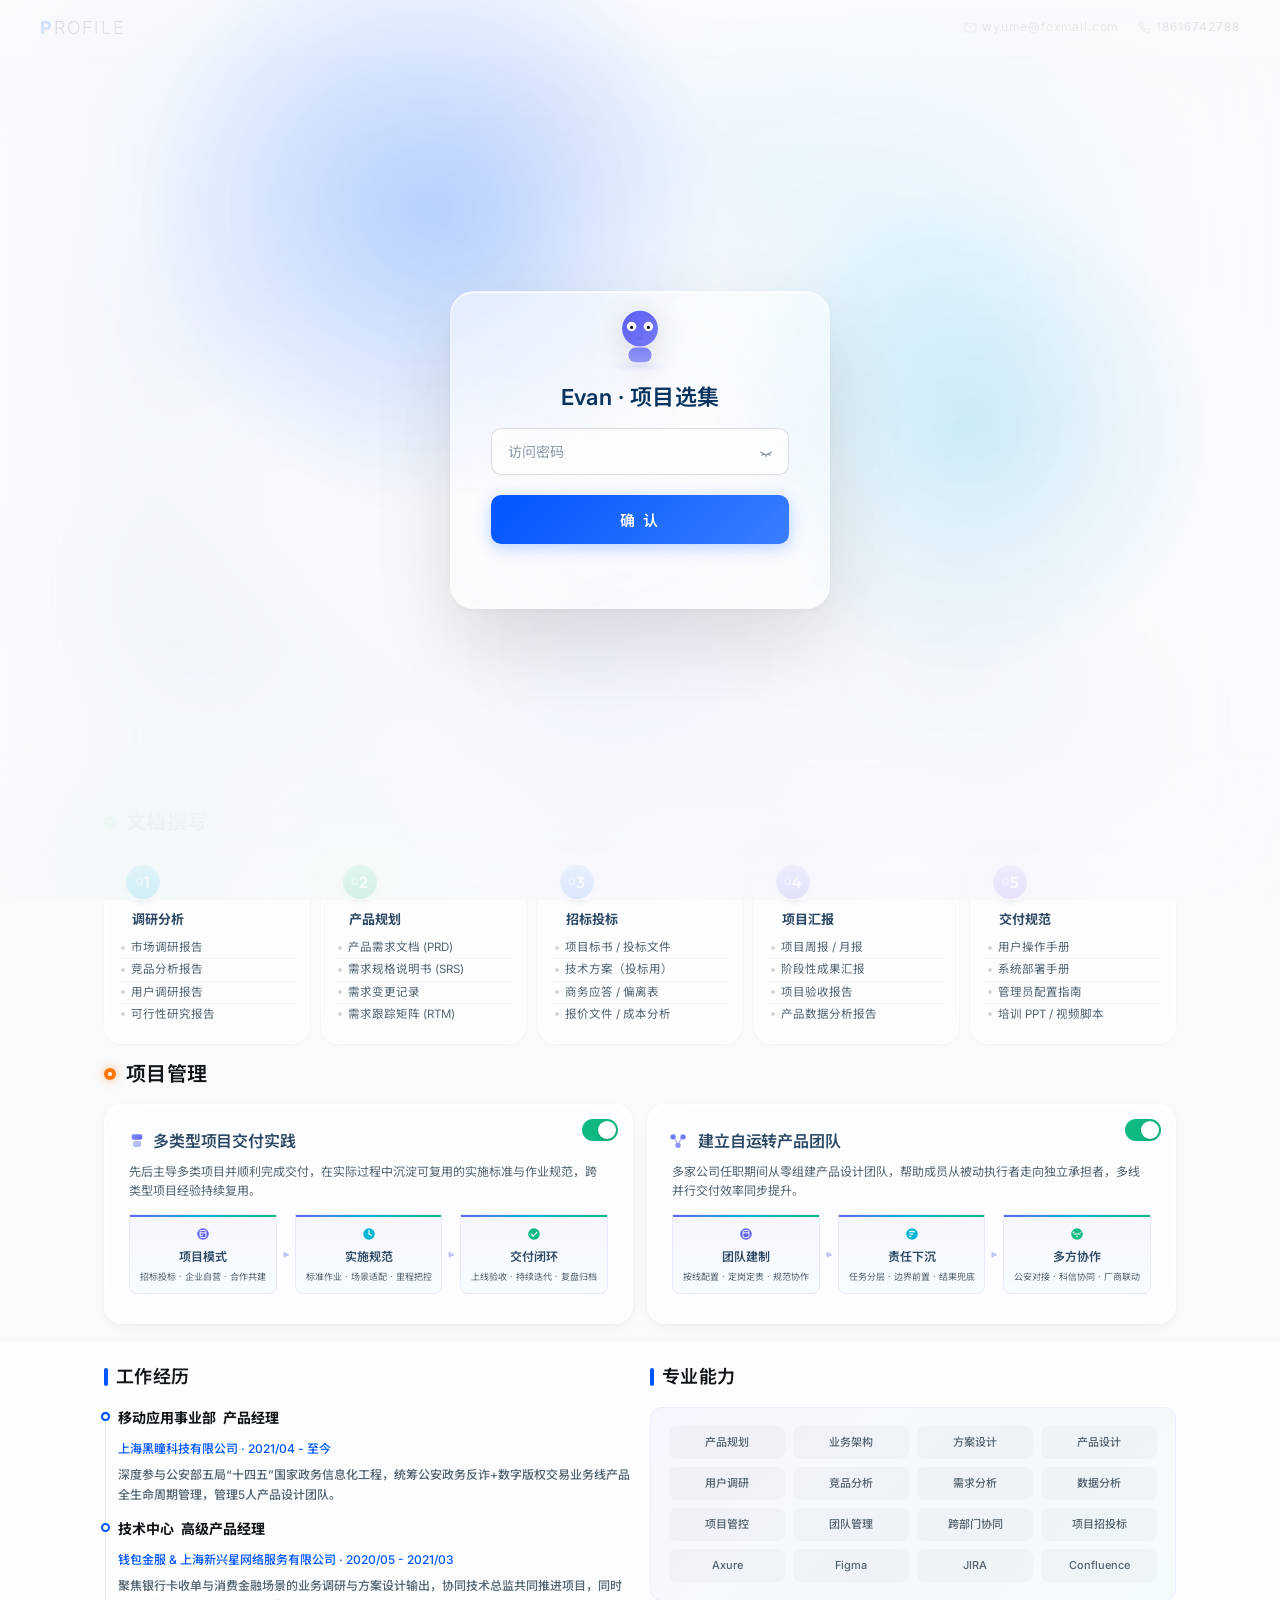
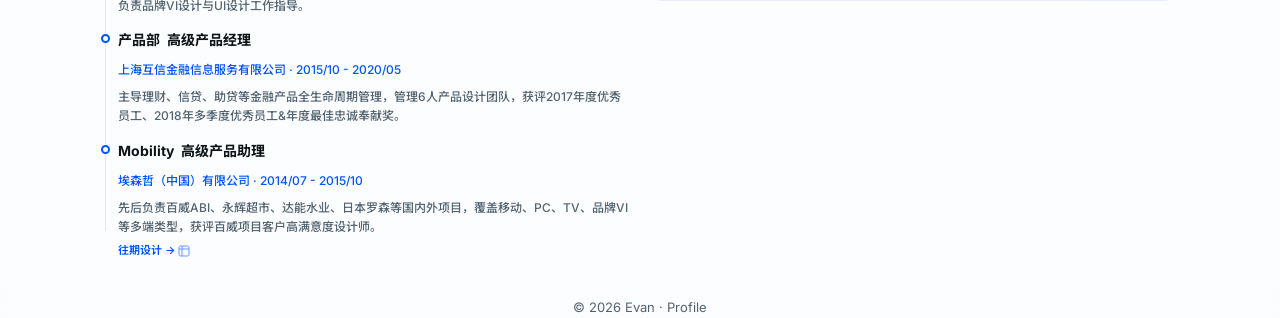
==== index.html @ 76734cc0 "美的 logo 去白底改透明 PNG；标题改为「美的 M-Box」" ====
﻿<!DOCTYPE html>
<html lang="zh-CN">
<head>
  <meta charset="UTF-8">
  <meta name="viewport" content="width=1024">
  <meta property="og:title" content="Evan · 项目选集">
  <meta property="og:type" content="website">
  <meta property="og:url" content="https://evan-portfolio.pages.dev">
  <meta property="og:locale" content="zh_CN">
  <meta name="twitter:card" content="summary">
  <meta name="twitter:title" content="Evan · 产品经理项目选集">
  <meta name="author" content="Evan">
  <meta name="theme-color" content="#4F46E5">
  <meta name="robots" content="index, follow">
  <link rel="canonical" href="https://evan-portfolio.pages.dev">
  <link rel="icon" href="data:image/svg+xml,<svg xmlns='http://www.w3.org/2000/svg' viewBox='0 0 32 32'><defs><linearGradient id='g' x1='0%25' y1='0%25' x2='100%25' y2='100%25'><stop offset='0%25' stop-color='%234F46E5'/><stop offset='100%25' stop-color='%233B82F6'/></linearGradient></defs><rect width='32' height='32' rx='7' fill='url(%23g)'/><text x='16' y='23' text-anchor='middle' font-family='Inter,sans-serif' font-size='20' font-weight='800' fill='%23fff'>P</text></svg>">
  <title>Evan · 项目选集</title>
  <link rel="preconnect" href="https://fonts.googleapis.com">
  <link rel="preconnect" href="https://fonts.gstatic.com" crossorigin>
  <link href="https://fonts.googleapis.com/css2?family=Inter:wght@300;400;500;600;700;800&family=Noto+Sans+SC:wght@300;400;500;600;700;800&family=Outfit:wght@500;600;700&display=swap" rel="stylesheet">
  <link rel="stylesheet" href="style.css?t=20260901r">

  <!-- JSON-LD Structured Data -->
  <script type="application/ld+json">
  {
    "@context": "https://schema.org",
    "@type": "Person",
    "name": "Evan · 周雨豪",
    "givenName": "雨豪",
    "familyName": "周",
    "jobTitle": "高级产品经理",
    "email": "wyume@foxmail.com",
    "telephone": "18616742788",
    "knowsAbout": ["产品规划", "业务架构", "方案设计", "用户调研", "竞品分析", "项目管控", "团队管理", "互联网金融", "政务反诈", "区块链数字资产"],
    "worksFor": {
      "@type": "Organization",
      "name": "上海黑瞳科技有限公司"
    },
    "workLocation": {
      "@type": "Place",
      "address": {
        "@type": "PostalAddress",
        "addressLocality": "上海",
        "addressCountry": "CN"
      }
    }
  }
  </script>
  <script type="application/ld+json">
  {
    "@context": "https://schema.org",
    "@type": "WebSite",
    "name": "Evan · 项目选集",
    "url": "https://evan-portfolio.pages.dev",
    "inLanguage": "zh-CN"
  }
  </script>

</head>
<body>

<!-- ====== 访问密码门 ====== -->
<div id="auth-gate">
  <div class="auth-bg-glow"></div>
  <div class="auth-card">
    <div class="auth-icon" id="authIcon">
      <svg class="auth-fig-svg" viewBox="0 -14 48 74">
        <defs>
          <linearGradient id="fgHead" x1="0" y1="0" x2="1" y2="1">
            <stop offset="0%" stop-color="#5B5EF4"/>
            <stop offset="100%" stop-color="#7879F8"/>
          </linearGradient>
          <linearGradient id="fgBody" x1="0" y1="0" x2="0" y2="1">
            <stop offset="0%" stop-color="#7C7FF6"/>
            <stop offset="100%" stop-color="#9396F8"/>
          </linearGradient>
          <linearGradient id="shadeGrad" x1="0" y1="0" x2="0" y2="1">
            <stop offset="0%" stop-color="#1e1b4b"/>
            <stop offset="100%" stop-color="#312e81"/>
          </linearGradient>
        </defs>
        <!-- 身体 -->
        <rect x="13" y="34" width="22" height="14" rx="7" fill="url(#fgBody)"/>
        <!-- 头部组 -->
        <g id="figHead" style="transform-origin:24px 24px">
          <!-- 头部 -->
          <circle cx="24" cy="16" r="17" fill="url(#fgHead)"/>
          <!-- 左眼组 -->
          <g class="fig-eye-group">
            <circle class="fig-eye-l" cx="16" cy="14" r="4.5" fill="#fff"/>
            <circle class="fig-eye-pupil-l" cx="16" cy="14" r="1.6" fill="#1a1a2e"/>
          </g>
          <!-- 右眼组 -->
          <g class="fig-eye-group">
            <circle class="fig-eye-r" cx="32" cy="14" r="4.5" fill="#fff"/>
            <circle class="fig-eye-pupil-r" cx="32" cy="14" r="1.6" fill="#1a1a2e"/>
          </g>
          <!-- 微笑 -->
          <path d="M22 25 Q24 26.5 26 25" fill="none" stroke="rgba(0,0,0,.12)" stroke-width="0.9" stroke-linecap="round"/>
          <!-- 墨镜 -->
          <g class="fig-shades" opacity="0">
            <rect x="7" y="9" width="15" height="12" rx="5" fill="#1a1a2e"/>
            <rect x="26" y="9" width="15" height="12" rx="5" fill="#1a1a2e"/>
            <rect x="20" y="13" width="8" height="3" rx="1.5" fill="#1a1a2e"/>
            <rect x="9" y="10" width="6" height="2.5" rx="1.5" fill="rgba(255,255,255,.2)"/>
            <rect x="28" y="10" width="6" height="2.5" rx="1.5" fill="rgba(255,255,255,.2)"/>
            <rect x="10" y="17" width="4" height="1.5" rx="1" fill="rgba(255,255,255,.08)"/>
            <rect x="29" y="17" width="4" height="1.5" rx="1" fill="rgba(255,255,255,.08)"/>
          </g>
        </g>
      </svg>
    </div>
    <h2>Evan · 项目选集</h2>
<div class="auth-input-row">
      <input type="password" id="authPassword" class="auth-input" placeholder="访问密码" autocomplete="off" spellcheck="false">
      <button id="authEye" class="auth-eye" type="button" title="显示密码">
        <svg id="authEyeSvg" width="16" height="16" viewBox="0 0 24 24" fill="none" stroke="currentColor" stroke-width="1.6" stroke-linecap="round" stroke-linejoin="round">
          <path d="M4 12 Q12 20 20 12"/>
          <line x1="8" y1="14" x2="6" y2="17"/>
          <line x1="12" y1="15.5" x2="12" y2="19"/>
          <line x1="16" y1="14" x2="18" y2="17"/>
        </svg>
      </button>
    </div>
    <button id="authSubmit" class="auth-btn">确 认</button>
    <p id="authHint" class="auth-hint"></p>
  </div>
</div>

<!-- 密码门内联校验脚本（零 FOUC） -->
<script>
(function(){
  var SKEY = '_au_sess';
  var PASS_HASH = '11a84cf94abddbcadeabb287252384213ed803b65c23b063c3b29a99c44cff96';
  var PASS_PLAIN = 'evan2026';
  var COOLDOWN_MS = 30000;
  var failCount = 0;
  var cooldownUntil = 0;

  // 已登录 → 立即移除密码门
  if (sessionStorage.getItem(SKEY) === '1') {
    document.getElementById('auth-gate').remove();
    return;
  }

  // 否则显示密码门，阻止滚动
  document.documentElement.style.overflow = 'hidden';

  var gate = document.getElementById('auth-gate');
  var pwInput = document.getElementById('authPassword');
  var submitBtn = document.getElementById('authSubmit');
  var eyeBtn = document.getElementById('authEye');
  var eyeSvg = document.getElementById('authEyeSvg');
  var hintEl = document.getElementById('authHint');

  var EYE_OFF = '<path d="M4 12 Q12 20 20 12"/><line x1="8" y1="14" x2="6" y2="17"/><line x1="12" y1="15.5" x2="12" y2="19"/><line x1="16" y1="14" x2="18" y2="17"/>';
  var EYE_ON  = '<path d="M1 12s4-8 11-8 11 8 11 8-4 8-11 8-11-8-11-8z"/><circle cx="12" cy="12" r="3"/>';

  function showHint(msg, isError) {
    hintEl.textContent = msg;
    hintEl.className = 'auth-hint' + (isError ? ' error' : '');
  }

  /* ---- 密码小人 ---- */
  var figIcon = document.getElementById('authIcon');
  var figHead = document.getElementById('figHead');
  var figCovering = false;
  var mouseX = window.innerWidth / 2;
  var mouseY = window.innerHeight / 2;

  function setFigCover(on) {
    figCovering = on;
    if (on) {
      figIcon.classList.add('covering');
    } else {
      // 仅在输入框失焦且密码不可见时恢复
      if (document.activeElement !== pwInput && pwInput.type === 'password') {
        figIcon.classList.remove('covering');
      }
    }
  }

  /* 鼠标追踪 — 眼珠平滑跟随 */
  document.addEventListener('mousemove', function(e) {
    mouseX = e.clientX; mouseY = e.clientY;
  });
  // 启动 RAF 循环
  updateFig();

  /* 平滑追踪状态 */
  var curPX = 0, curPY = 0;

  function lerp(a, b, t) { return a + (b - a) * t; }

  var curHeadRot = 0;

  function updateFig() {
    var rect = figHead.getBoundingClientRect();
    var cx = rect.left + rect.width / 2;
    var cy = rect.top + rect.height / 2;
    var dx = mouseX - cx;
    var dy = mouseY - cy;
    // 眼珠追踪
    var targetPX = Math.max(-0.9, Math.min(0.9, dx * 0.005));
    var targetPY = Math.max(-1.4, Math.min(1.4, dy * 0.007));
    curPX = lerp(curPX, targetPX, .12);
    curPY = lerp(curPY, targetPY, .12);
    // 头部微转
    var targetHeadRot = Math.max(-10, Math.min(10, dx * 0.03));
    curHeadRot = lerp(curHeadRot, targetHeadRot, .06);
    figHead.style.transform = 'rotate(' + curHeadRot + 'deg)';

    var pupilL = figHead.querySelector('.fig-eye-pupil-l');
    var pupilR = figHead.querySelector('.fig-eye-pupil-r');
    if (pupilL) { pupilL.setAttribute('cx', (16 + curPX).toString()); pupilL.setAttribute('cy', (14 + curPY).toString()); }
    if (pupilR) { pupilR.setAttribute('cx', (32 + curPX).toString()); pupilR.setAttribute('cy', (14 + curPY).toString()); }
    requestAnimationFrame(updateFig);
  }

  /* 输入框聚焦 → 捂眼睛 */
  pwInput.addEventListener('focus', function() {
    figIcon.classList.add('covering');
  });
  pwInput.addEventListener('blur', function() {
    setFigCover(false);
  });

  /* 眼睛按钮切换密码可见 → 捂眼睛 */
  var origEyeClick = eyeBtn.onclick;
  eyeBtn.addEventListener('click', function() {
    setTimeout(function() {
      if (pwInput.type === 'text') {
        figIcon.classList.add('covering');
      } else {
        setFigCover(false);
      }
    }, 50);
  });

  /* ---- 密码小人 END ---- */

  async function doLogin() {
    if (Date.now() < cooldownUntil) {
      var sec = Math.ceil((cooldownUntil - Date.now()) / 1000);
      showHint('尝试过于频繁，请 ' + sec + ' 秒后再试', true);
      return;
    }

    var pw = pwInput.value.trim();
    if (!pw) { showHint('请输入密码', true); return; }

    submitBtn.disabled = true;
    submitBtn.textContent = '验证中…';

    var ok = false;

    // 纯文本回退（适用于 file:// 或 Web Crypto 不可用场景）
    if (pw === PASS_PLAIN) {
      ok = true;
    } else {
      // SHA-256 哈希校验
      try {
        var buf = await crypto.subtle.digest('SHA-256', new TextEncoder().encode(pw));
        var hex = Array.from(new Uint8Array(buf)).map(function(b){ return b.toString(16).padStart(2,'0'); }).join('');
        if (hex === PASS_HASH) ok = true;
      } catch(e) {
        // Web Crypto 不可用，仅依赖纯文本
        ok = (pw === PASS_PLAIN);
      }
    }

    if (ok) {
      sessionStorage.setItem(SKEY, '1');
      gate.classList.add('out');
      document.documentElement.style.overflow = '';
      setTimeout(function(){ gate.remove(); }, 500);
    } else {
      failCount++;
      submitBtn.disabled = false;
      submitBtn.textContent = '确 认';
      pwInput.value = '';
      pwInput.focus();

      if (failCount >= 3) {
        cooldownUntil = Date.now() + COOLDOWN_MS;
        failCount = 0;
        showHint('连续错误次数过多，请 30 秒后再试', true);
      } else {
        showHint('密码错误，还剩 ' + (3 - failCount) + ' 次机会', true);
      }
    }
  }

  submitBtn.addEventListener('click', doLogin);
  pwInput.addEventListener('keydown', function(e){ if (e.key === 'Enter') doLogin(); });

  eyeBtn.addEventListener('click', function(){
    var isPass = pwInput.type === 'password';
    pwInput.type = isPass ? 'text' : 'password';
    eyeSvg.innerHTML = isPass ? EYE_ON : EYE_OFF;
    eyeBtn.title = isPass ? '隐藏密码' : '显示密码';
  });

})();
</script>

<a href="#design" class="skip-link" aria-label="跳转到主内容">跳过导航，直达主内容</a>
<div class="bg-glow"></div>

<!-- ====== 导航栏 ====== -->
<nav class="nav" aria-label="主导航">
  <span class="nav-logo" id="navLogo" role="banner" aria-label="Evan Profile Logo">PROFILE</span>
  <div class="nav-scrolled" id="navScrolled">
    <span class="nav-title">周雨豪 · <em>项目选集</em></span>
    <div class="nav-tabs">
      <button class="ntab active" data-filter="design" data-target="design" aria-label="筛选：产品选集"><span class="fdot" style="background:#6366F1" aria-hidden="true"></span>产品选集</button>
      <button class="ntab" data-filter="solution" data-target="solution" aria-label="筛选：方案设计"><span class="fdot" style="background:#00A3E0" aria-hidden="true"></span>方案设计</button>
      <button class="ntab" data-filter="doc" data-target="doc" aria-label="筛选：文档撰写"><span class="fdot" style="background:#00B853" aria-hidden="true"></span>文档撰写</button>
      <button class="ntab" data-filter="mgmt" data-target="mgmt" aria-label="筛选：项目管理"><span class="fdot" style="background:#FF7700" aria-hidden="true"></span>项目管理</button>
    </div>
  </div>
  <div class="nav-contact" id="navContact">
    <a href="#" onclick="event.preventDefault();copyToClipboard('wyume@foxmail.com',this)" title="点击复制邮箱" aria-label="点击复制邮箱地址"><svg class="nav-icon" width="13" height="13" viewBox="0 0 24 24" fill="none" stroke="currentColor" stroke-width="2"><rect x="2" y="4" width="20" height="16" rx="2"/><path d="M22 4l-10 8L2 4"/></svg>wyume@foxmail.com</a>
    <span onclick="copyToClipboard('18616742788',this)" title="点击复制电话号码" role="button" tabindex="0" aria-label="点击复制电话号码" style="cursor:pointer"><svg class="nav-icon" width="13" height="13" viewBox="0 0 24 24" fill="none" stroke="currentColor" stroke-width="2"><path d="M22 16.92v3a2 2 0 01-2.18 2 19.79 19.79 0 01-8.63-3.07 19.5 19.5 0 01-6-6 19.79 19.79 0 01-3.07-8.67A2 2 0 014.11 2h3a2 2 0 012 1.72c.127.96.362 1.903.7 2.81a2 2 0 01-.45 2.11L8.09 9.91a16 16 0 006 6l1.27-1.27a2 2 0 012.11-.45c.907.338 1.85.573 2.81.7A2 2 0 0122 16.92z"/></svg>18616742788</span>
  </div>
</nav>

<!-- ====== Hero ====== -->
<header id="hero" class="hero">
  <h1>周雨豪 · <em>项目选集</em></h1>
  <p class="hero-desc">金融科技 &amp; 政务反诈<span class="hero-sep"> · </span>B端 &amp; C端 + ToG<span class="hero-sep"> · </span>从0到1搭建业务线，主导业务方案、招投标与项目全周期交付</p>
</header>

<div class="filter-bar" id="filterBar" role="tablist" aria-label="内容筛选">
  <button class="fbtn active" data-filter="design" data-target="design" role="tab" aria-selected="true" aria-controls="design">
    <span class="fdot" style="background:#6366F1" aria-hidden="true"></span>产品选集
  </button>
  <button class="fbtn" data-filter="solution" data-target="solution" role="tab" aria-selected="false" aria-controls="solution">
    <span class="fdot" style="background:#00A3E0" aria-hidden="true"></span>方案设计
  </button>
  <button class="fbtn" data-filter="doc" data-target="doc" role="tab" aria-selected="false" aria-controls="doc">
    <span class="fdot" style="background:#00B853" aria-hidden="true"></span>文档撰写
  </button>
  <button class="fbtn" data-filter="mgmt" data-target="mgmt" role="tab" aria-selected="false" aria-controls="mgmt">
    <span class="fdot" style="background:#FF7700" aria-hidden="true"></span>项目管理
  </button>
</div>

<!-- ====== 产品设计 ====== -->
<section id="design" class="sec" role="region" aria-labelledby="design-heading">
  <div class="sec-head">
    <span class="sec-icon"><i class="ai-dot" style="background:#6366F1;box-shadow:0 0 8px rgba(99,102,241,.4);"></i></span>
    <h2 id="design-heading" data-section-key="design">产品选集</h2>
    <span class="sec-line"></span>
  </div>

  <div class="doc-grid">

    <!-- 反电信网络诈骗类 -->
    <article class="doc-card" data-cat="design">
      <div class="doc-card-icon"><i class="ai-icon ai-shield"></i></div>
      <h4 data-design-cat="反电信网络诈骗类">反电信网络诈骗类</h4>
      <ul>
        <li data-product="gjfz">国家反诈中心 App</li>
        <li data-product="qmfz">全民反诈 App</li>
        <li data-product="jingyin">警音小程序</li>
      </ul>
    </article>

    <!-- 区块链数字资产交易类 -->
    <article class="doc-card" data-cat="design">
      <div class="doc-card-icon"><i class="ai-icon ai-chain"></i></div>
      <h4 data-design-cat="区块链数字资产交易类">区块链数字资产交易类</h4>
      <ul>
        <li data-product="zsliam">中数链数字版权交易系统</li>
        <li data-product="guoban">国版数创</li>
        <li data-product="bitker">BITKER 数字资产交易平台</li>
      </ul>
    </article>

    <!-- 互联网金融类 -->
    <article class="doc-card" data-cat="design">
      <div class="doc-card-icon"><i class="ai-icon ai-finance"></i></div>
      <h4 data-design-cat="互联网金融类">互联网金融类</h4>
      <ul>
        <li data-product="hudaiwang">互贷网理财</li>
        <li data-product="gnxd">天天速贷 App</li>
        <li data-product="gwxd">金享会 App</li>
      </ul>
    </article>

    <!-- 金融支付类 -->
    <article class="doc-card" data-cat="design">
      <div class="doc-card-icon"><i class="ai-icon ai-card"></i></div>
      <h4 data-design-cat="金融支付类">金融支付类</h4>
      <ul>
        <li data-product="quanzhanye">全民展业 App</li>
        <li data-product="xinshengdai">信生代 App</li>
        <li data-product="weifenxiao">微分销平台</li>
      </ul>
    </article>

    <!-- 社交电商类 -->
    <article class="doc-card" data-cat="design">
      <div class="doc-card-icon"><i class="ai-icon ai-cart"></i></div>
      <h4 data-design-cat="社交电商类">社交电商类</h4>
      <ul>
        <li data-product="panda">熊猫买手 App</li>
        <li data-product="feiyu">飞鱼合伙人 App</li>
        <li data-product="octopus">八爪鱼云平台</li>
      </ul>
    </article>

  </div>
</section>

<!-- ====== 方案架构 ====== -->
<section id="solution" class="sec">
  <div class="sec-head">
    <span class="sec-icon"><i class="ai-dot" style="background:#00A3E0;box-shadow:0 0 10px rgba(0,163,224,.5);"></i></span>
    <h2 data-section-key="solution">方案设计</h2>
    <span class="sec-line"></span>
  </div>
  <div class="bento-row">
    <article class="card side" data-cat="solution" data-project="arch">
      <div class="card-body">
        <div class="sln-card-head">
          <img src="images/gjfz-logo.png" alt="国家反诈中心" loading="lazy" decoding="async" class="sln-logo">
          <h3 class="sln-card-title" data-sln-card-key="arch" style="margin:0;">省级国反分布式</h3>
        </div>
        <span class="card-chip" data-sln-card-key="arch"><span class="sln-chip-seg" data-chip-seg="0">公安反诈</span> · <span class="sln-chip-seg" data-chip-seg="1">部地协同</span> · <span class="sln-chip-seg" data-chip-seg="2">拓展延伸</span></span>
        <p class="sln-card-desc" data-sln-card-key="arch">以国家反诈中心App为基座，采用分布式架构，为省市公安构建标准化反诈方案，提升地方公安反诈效能。</p>
        <div class="card-clients">
          <span>多级联动</span><span>标准化交付</span><span>本地化定制</span>
        </div>
        <span class="card-link">查看详情 →</span>
      </div>
    </article>
    <article class="card side" data-cat="solution" data-project="summary">
      <div class="card-body">
        <div class="sln-card-head">
          <img src="images/zsliam-logo.png" alt="中数链" loading="lazy" decoding="async" class="sln-logo">
          <h3 class="sln-card-title" data-sln-card-key="summary" style="margin:0;">中数链 + 国版数创</h3>
        </div>
        <span class="card-chip" data-sln-card-key="summary"><span class="sln-chip-seg" data-chip-seg="0">区块链</span> · <span class="sln-chip-seg" data-chip-seg="1">版权交易</span> · <span class="sln-chip-seg" data-chip-seg="2">数字藏品</span></span>
        <p class="sln-card-desc" data-sln-card-key="summary">作为国版链超级节点，将国家级版权治理能力落地为版权交易系统，打通确权、存证、发行、交易全链路。</p>
        <div class="card-clients">
          <span>确权存证</span><span>资产发行</span><span>链上流转</span>
        </div>
        <span class="card-link">查看详情 →</span>
      </div>
    </article>
    <article class="card side" data-cat="solution" data-project="xinsheng">
      <div class="card-body">
        <div class="sln-card-head">
          <span class="sln-logo-wrap"><img src="images/xinshengdai-logo.jpg" alt="信生代" loading="lazy" decoding="async" class="sln-logo-sm"></span>
          <h3 class="sln-card-title" data-sln-card-key="xinsheng" style="margin:0;">信生代 + 钱包小贷</h3>
        </div>
        <span class="card-chip" data-sln-card-key="xinsheng"><span class="sln-chip-seg" data-chip-seg="0">消费金融</span> · <span class="sln-chip-seg" data-chip-seg="1">持牌合作</span> · <span class="sln-chip-seg" data-chip-seg="2">信用经营</span></span>
        <p class="sln-card-desc" data-sln-card-key="xinsheng">整合信用卡账务管理、持牌信贷与消费场景，通过业务隔离实现持牌经营与平台服务的风险分离。</p>
        <div class="card-clients">
          <span>资质评估</span><span>业务隔离</span><span>账务管理</span>
        </div>
        <span class="card-link">查看详情 →</span>
      </div>
    </article>
  </div>
</section>

<!-- ====== 文档撰写 ====== -->
<section id="doc" class="sec">
  <div class="sec-head">
    <span class="sec-icon"><i class="ai-dot" style="background:#00B853;box-shadow:0 0 10px rgba(0,184,83,.5);"></i></span>
    <h2 data-section-key="doc">文档撰写</h2>
    <span class="sec-line"></span>
  </div>

  <div class="doc-visual-grid">

    <!-- 调研类 -->
    <article class="doc-visual-card" data-cat="doc">
      <div class="dv-body">
        <span class="dv-num"><small>0</small>1</span>
        <h4 data-doc-title="调研分析">调研分析</h4>
        <ul>
          <li data-doc-item="0">市场调研报告</li>
          <li data-doc-item="1">竞品分析报告</li>
          <li data-doc-item="2">用户调研报告</li>
          <li data-doc-item="3">可行性研究报告</li>
        </ul>
      </div>
    </article>

    <!-- 需求类 -->
    <article class="doc-visual-card" data-cat="doc">
      <div class="dv-body">
        <span class="dv-num"><small>0</small>2</span>
        <h4 data-doc-title="产品规划">产品规划</h4>
        <ul>
          <li data-doc-item="0">产品需求文档 (PRD)</li>
          <li data-doc-item="1">需求规格说明书 (SRS)</li>
          <li data-doc-item="2">需求变更记录</li>
          <li data-doc-item="3">需求跟踪矩阵 (RTM)</li>
        </ul>
      </div>
    </article>

    <!-- 招投标类 -->
    <article class="doc-visual-card" data-cat="doc">
      <div class="dv-body">
        <span class="dv-num"><small>0</small>3</span>
        <h4 data-doc-title="招标投标">招标投标</h4>
        <ul>
          <li data-doc-item="0">项目标书 / 投标文件</li>
          <li data-doc-item="1">技术方案（投标用）</li>
          <li data-doc-item="2">商务应答 / 偏离表</li>
          <li data-doc-item="3">报价文件 / 成本分析</li>
        </ul>
      </div>
    </article>

    <!-- 汇报类 -->
    <article class="doc-visual-card" data-cat="doc">
      <div class="dv-body">
        <span class="dv-num"><small>0</small>4</span>
        <h4 data-doc-title="项目汇报">项目汇报</h4>
        <ul>
          <li data-doc-item="0">项目周报 / 月报</li>
          <li data-doc-item="1">阶段性成果汇报</li>
          <li data-doc-item="2">项目验收报告</li>
          <li data-doc-item="3">产品数据分析报告</li>
        </ul>
      </div>
    </article>

    <!-- 交付规范类 -->
    <article class="doc-visual-card" data-cat="doc">
      <div class="dv-body">
        <span class="dv-num"><small>0</small>5</span>
        <h4 data-doc-title="交付规范">交付规范</h4>
        <ul>
          <li data-doc-item="0">用户操作手册</li>
          <li data-doc-item="1">系统部署手册</li>
          <li data-doc-item="2">管理员配置指南</li>
          <li data-doc-item="3">培训 PPT / 视频脚本</li>
        </ul>
      </div>
    </article>

  </div>
</section>

<!-- ====== 项目管理 ====== -->
<section id="mgmt" class="sec">
  <div class="sec-head">
    <span class="sec-icon"><i class="ai-dot" style="background:#FF7700;box-shadow:0 0 10px rgba(255,119,0,.5);"></i></span>
    <h2 data-section-key="mgmt">项目管理</h2>
    <span class="sec-line"></span>
  </div>
  <div class="bento-row mgmt">
    <article class="card side mgmt-card" data-cat="mgmt" data-project="mgmt" style="padding:24px;min-height:220px;justify-content:flex-start;">
      <button type="button" class="mgmt-modal-toggle" data-mgmt-toggle="mgmt" data-on="1" title="弹窗展示开关"><span class="mt-track"><span class="mt-thumb"></span></span></button>
      <h3 data-mgmt-key="mgmt" style="font-size:16px;font-weight:600;margin-bottom:8px;color:#2D4965;display:flex;align-items:center;gap:8px;"><svg width="16" height="16" viewBox="0 0 24 24"><defs><linearGradient id="fg3" x1="0%" y1="0%" x2="100%" y2="100%"><stop offset="0%" stop-color="#818CF8"/><stop offset="100%" stop-color="#6366F1"/></linearGradient></defs><rect x="6" y="12" width="12" height="9" rx="3" fill="url(#fg3)" opacity=".5"/><rect x="4" y="2" width="16" height="8" rx="3" fill="url(#fg3)"/></svg><span class="mgmt-title-text">多类型项目交付实践</span></h3>
      <p class="mgmt-desc-text" data-mgmt-key="mgmt" style="font-size:12px;color:var(--text2);line-height:1.6;margin-bottom:14px;">先后主导多类项目并顺利完成交付，在实际过程中沉淀可复用的实施标准与作业规范，跨类型项目经验持续复用。</p>
      <div class="hz-flow">
      <div class="hz-flow-final" style="width:100%;">
        <div class="hz-f-step">
          <span class="hz-f-icon"><svg width="14" height="14" viewBox="0 0 24 24"><circle cx="12" cy="12" r="10" fill="#6366F1"/><rect x="7" y="6" width="10" height="12" rx="1.5" fill="none" stroke="#fff" stroke-width="1.6"/><line x1="7" y1="10" x2="17" y2="10" stroke="#fff" stroke-width="1.6"/><line x1="7" y1="14" x2="12" y2="14" stroke="#fff" stroke-width="1.6"/></svg></span>
          <strong>项目模式</strong>
          <p>招标投标 · 企业自营 · 合作共建</p>
        </div>
        <span class="hz-f-arrow">▸</span>
        <div class="hz-f-step">
          <span class="hz-f-icon"><svg width="14" height="14" viewBox="0 0 24 24"><circle cx="12" cy="12" r="10" fill="#06B6D4"/><line x1="12" y1="6" x2="12" y2="12" stroke="#fff" stroke-width="2" stroke-linecap="round"/><line x1="12" y1="12" x2="16" y2="14" stroke="#fff" stroke-width="2" stroke-linecap="round"/></svg></span>
          <strong>实施规范</strong>
          <p>标准作业 · 场景适配 · 里程把控</p>
        </div>
        <span class="hz-f-arrow">▸</span>
        <div class="hz-f-step">
          <span class="hz-f-icon"><svg width="14" height="14" viewBox="0 0 24 24"><circle cx="12" cy="12" r="10" fill="#10B981"/><polyline points="7 12 10.5 15.5 17 9" fill="none" stroke="#fff" stroke-width="2" stroke-linecap="round" stroke-linejoin="round"/></svg></span>
          <strong>交付闭环</strong>
          <p>上线验收 · 持续迭代 · 复盘归档</p>
        </div>
      </div>
      </div>
    </article>
    <article class="card side mgmt-card" data-cat="mgmt" data-project="team" style="padding:24px;min-height:220px;justify-content:flex-start;">
      <button type="button" class="mgmt-modal-toggle" data-mgmt-toggle="team" data-on="1" title="弹窗展示开关"><span class="mt-track"><span class="mt-thumb"></span></span></button>
      <h3 data-mgmt-key="team" style="font-size:16px;font-weight:600;margin-bottom:8px;margin-left:-4px;color:#2D4965;display:flex;align-items:center;gap:10px;"><svg width="20" height="20" viewBox="0 0 24 24"><defs><linearGradient id="fg4" x1="0%" y1="0%" x2="100%" y2="100%"><stop offset="0%" stop-color="#818CF8"/><stop offset="100%" stop-color="#6366F1"/></linearGradient></defs><circle cx="6" cy="7" r="3.2" fill="url(#fg4)"/><circle cx="18" cy="7" r="3.2" fill="url(#fg4)"/><circle cx="12" cy="17" r="3.2" fill="url(#fg4)" opacity=".8"/><line x1="8.5" y1="9" x2="10.5" y2="14" stroke="url(#fg4)" stroke-width="1.8" opacity=".5"/><line x1="15.5" y1="9" x2="13.5" y2="14" stroke="url(#fg4)" stroke-width="1.8" opacity=".5"/></svg><span class="mgmt-title-text">建立自运转产品团队</span></h3>
      <p class="mgmt-desc-text" data-mgmt-key="team" style="font-size:12px;color:var(--text2);line-height:1.6;margin-bottom:14px;">多家公司任职期间从零组建产品设计团队，帮助成员从被动执行者走向独立承担者，多线并行交付效率同步提升。</p>
      <div class="hz-flow">
      <div class="hz-flow-final" style="width:100%;">
        <div class="hz-f-step">
          <span class="hz-f-icon"><svg width="14" height="14" viewBox="0 0 24 24"><circle cx="12" cy="12" r="10" fill="#6366F1"/><rect x="7" y="6" width="10" height="12" rx="1.5" fill="none" stroke="#fff" stroke-width="1.6"/><line x1="7" y1="10" x2="17" y2="10" stroke="#fff" stroke-width="1.6"/></svg></span>
          <strong>团队建制</strong>
          <p>按线配置 · 定岗定责 · 规范协作</p>
        </div>
        <span class="hz-f-arrow">▸</span>
        <div class="hz-f-step">
          <span class="hz-f-icon"><svg width="14" height="14" viewBox="0 0 24 24"><circle cx="12" cy="12" r="10" fill="#06B6D4"/><line x1="8" y1="8" x2="16" y2="8" stroke="#fff" stroke-width="2" stroke-linecap="round"/><line x1="8" y1="12" x2="14" y2="12" stroke="#fff" stroke-width="2" stroke-linecap="round"/><line x1="8" y1="16" x2="10" y2="16" stroke="#fff" stroke-width="2" stroke-linecap="round"/></svg></span>
          <strong>责任下沉</strong>
          <p>任务分层 · 边界前置 · 结果兜底</p>
        </div>
        <span class="hz-f-arrow">▸</span>
        <div class="hz-f-step">
          <span class="hz-f-icon"><svg width="14" height="14" viewBox="0 0 24 24"><circle cx="12" cy="12" r="10" fill="#10B981"/><line x1="7" y1="12" x2="17" y2="12" stroke="#fff" stroke-width="2" stroke-linecap="round"/><circle cx="6" cy="9" r="1.5" fill="#fff"/><circle cx="18" cy="9" r="1.5" fill="#fff" opacity=".6"/><circle cx="12" cy="16" r="1.5" fill="#fff" opacity=".8"/></svg></span>
          <strong>多方协作</strong>
          <p>公安对接 · 科信协同 · 厂商联动</p>
        </div>
      </div>
      </div>
    </article>
  </div>
</section>

<!-- ====== 底部 ====== -->
<footer class="footer" id="about">
  <div class="footer-grid">
    <div>
      <h3>工作经历</h3>
      <div class="exp-list">
        <div class="exp-item">
          <strong>移动应用事业部 产品经理</strong>
          <span>上海黑瞳科技有限公司 · 2021/04 - 至今</span>
          <p>深度参与公安部五局&ldquo;十四五&rdquo;国家政务信息化工程，统筹公安政务反诈+数字版权交易业务线产品全生命周期管理，管理5人产品设计团队。</p>
        </div>
        <div class="exp-item">
          <strong>技术中心 高级产品经理</strong>
          <span>钱包金服 & 上海新兴星网络服务有限公司 · 2020/05 - 2021/03</span>
          <p>聚焦银行卡收单与消费金融场景的业务调研与方案设计输出，协同技术总监共同推进项目，同时负责品牌VI设计与UI设计工作指导。</p>
        </div>
        <div class="exp-item">
          <strong>产品部 高级产品经理</strong>
          <span>上海互信金融信息服务有限公司 · 2015/10 - 2020/05</span>
          <p>主导理财、信贷、助贷等金融产品全生命周期管理，管理6人产品设计团队，获评2017年度优秀员工、2018年多季度优秀员工&年度最佳忠诚奉献奖。</p>
        </div>
        <div class="exp-item">
          <strong>Mobility 高级产品助理</strong>
          <span>埃森哲（中国）有限公司 · 2014/07 - 2015/10</span>
          <p>先后负责百威ABI、永辉超市、达能水业、日本罗森等国内外项目，覆盖移动、PC、TV、品牌VI等多端类型，获评百威项目客户高满意度设计师。</p>
        </div>
      </div>
      <span class="design-portfolio-link" data-project="accenture-design" title="点击查看" style="margin-left:14px">往期设计 →</span>
    </div>
    <div>
      <h3>专业能力</h3>
      <div class="skill-cloud">
        <span>产品规划</span><span>业务架构</span><span>方案设计</span><span>产品设计</span>
        <span>用户调研</span><span>竞品分析</span><span>需求分析</span><span>数据分析</span>
        <span>项目管控</span><span>团队管理</span><span>跨部门协同</span><span>项目招投标</span>
        <span>Axure</span><span>Figma</span><span>JIRA</span><span>Confluence</span>
      </div>
    </div>
  </div>
  <p class="copy">© 2026 <span class="evan-trigger" id="evanTrigger" title="Evan">Evan</span> · Profile</p>
</footer>

<!-- ====== Modal ====== -->
<div id="modal" class="modal-overlay">
  <div class="modal-box">
    <div class="modal-header" id="modalHeader">
      <div id="modalHeaderContent"></div>
      <button class="modal-x">&times;</button>
    </div>
    <div id="modal-body"></div>
  </div>
</div>

<button class="back-to-top" id="backToTop" aria-label="返回顶部" title="返回顶部">
  <svg width="18" height="18" viewBox="0 0 24 24" fill="none" stroke="currentColor" stroke-width="2.5" stroke-linecap="round" stroke-linejoin="round"><path d="M12 5v14"/><polyline points="5 12 12 5 19 12"/></svg>
</button>

<!-- ====== Permissions Modal ====== -->
<div class="perm-overlay" id="permOverlay">
  <div class="perm-box">
    <div class="perm-header">
      <h3 class="perm-title">管理权限</h3>
      <button class="perm-x" id="permClose" title="关闭">&times;</button>
    </div>

    <div class="perm-row">
      <span class="perm-toggle-text" id="permToggleText">已开启</span>
      <label class="perm-toggle" id="permToggle">
        <input type="checkbox" id="permToggleInput" checked>
        <span class="perm-toggle-track">
          <span class="perm-toggle-thumb"></span>
        </span>
      </label>
    </div>

    <div class="perm-row perm-row-pw">
      <input type="password" id="permPassword" class="perm-input" placeholder="请输入密码" autocomplete="off">
      <button class="perm-eye" id="permEye" type="button" title="显示密码">
        <svg class="perm-eye-svg" width="16" height="16" viewBox="0 0 24 24" fill="none" stroke="currentColor" stroke-width="2" stroke-linecap="round" stroke-linejoin="round">
          <path d="M17.94 17.94A10.07 10.07 0 0112 20c-7 0-11-8-11-8a18.45 18.45 0 015.06-5.94M9.9 4.24A9.12 9.12 0 0112 4c7 0 11 8 11 8a18.5 18.5 0 01-2.16 3.19m-6.72-1.07a3 3 0 11-4.24-4.24"/>
          <line x1="1" y1="1" x2="23" y2="23"/>
        </svg>
      </button>
    </div>

    <div class="perm-actions">
      <button class="perm-btn perm-btn-confirm" id="permConfirm">确认</button>
    </div>

    <p class="perm-hint" id="permHint"></p>
  </div>
</div>
<script src="doc-db.js?v=0803"></script>
<script src="data-service.js?v=0901p"></script>
<script src="script.js?v=0901u"></script>
<script defer src="analytics-tracker.js"></script>

</body>
</html>
---- style.css ----
﻿/* ============================================================
   Portfolio — 高饱和玻璃质感
   ============================================================ */
:root {
  --blue:   #0055FF;
  --blue-l: #E8F1FF;
  --cyan:   #00A3E0;
  --green:  #00B853;
  --orange: #FF7700;
  --purple: #7B3DFF;
  --text:   #0F1419;
  --text2:  #536471;
  --text3:  #8B98A5;
  --border: rgba(0,0,0,.06);
  --r: 18px;
  --ease: cubic-bezier(0.34, 0, 0.18, 1);
  --glass: rgba(255,255,255,.65);
}

*, *::before, *::after { box-sizing: border-box; margin: 0; padding: 0; }
html { scroll-behavior: smooth; scroll-padding-top:80px; }
body {
  font-family: 'Inter','Noto Sans SC','PingFang SC','Microsoft YaHei',-apple-system,BlinkMacSystemFont,sans-serif;
  background: #F8FAFC; color: var(--text);
  line-height: 1.55; -webkit-font-smoothing: subpixel-antialiased; -moz-osx-font-smoothing: auto;
  min-width: 1024px;
}

/* ====== 鲜艳光球 ====== */
.bg-glow {
  position:fixed; inset:0; pointer-events:none; z-index:0;
  background:
    radial-gradient(circle 500px at 30% 20%, rgba(0,85,255,.3), transparent 60%),
    radial-gradient(circle 400px at 70% 30%, rgba(0,163,224,.25), transparent 60%),
    radial-gradient(circle 350px at 50% 70%, rgba(123,61,255,.15), transparent 60%);
  animation: bgPulse 3s ease-in-out infinite alternate;
}
@keyframes bgPulse {
  0% { opacity:.5; }
  100% { opacity:1; }
}

/* ====== Auth Gate ====== */
#auth-gate {
  position: fixed; inset: 0; z-index: 10000;
  display: flex; align-items: center; justify-content: center;
  background: rgba(248,250,252,.7);
  backdrop-filter: blur(60px) saturate(150%);
  -webkit-backdrop-filter: blur(60px) saturate(150%);
  transition: opacity .45s cubic-bezier(.34,0,.18,1), transform .45s cubic-bezier(.34,0,.18,1);
  overflow-y: auto; -webkit-overflow-scrolling: touch;
}
#auth-gate.out {
  opacity: 0; pointer-events: none;
  transform: scale(1.05);
}

.auth-bg-glow {
  position: absolute; inset: 0; pointer-events: none; overflow: hidden;
}
/* 用三个独立光球 + transform 漂移，硬件加速不闪 */
.auth-bg-glow::before {
  content: '';
  position: absolute;
  width: 600px; height: 600px; border-radius: 50%;
  background: radial-gradient(circle, rgba(0,85,255,.18) 0%, transparent 70%);
  top: -10%; left: 10%;
  animation: glowDrift1 25s linear infinite;
}
.auth-bg-glow::after {
  content: '';
  position: absolute;
  width: 500px; height: 500px; border-radius: 50%;
  background: radial-gradient(circle, rgba(0,163,224,.16) 0%, transparent 70%);
  top: 20%; right: 5%;
  animation: glowDrift2 30s linear infinite;
}
@keyframes glowDrift1 {
  0%   { transform: translate(0, 0); }
  25%  { transform: translate(40px, -20px); }
  50%  { transform: translate(-10px, 30px); }
  75%  { transform: translate(-30px, -10px); }
  100% { transform: translate(0, 0); }
}
@keyframes glowDrift2 {
  0%   { transform: translate(0, 0); }
  33%  { transform: translate(-30px, 25px); }
  66%  { transform: translate(20px, -20px); }
  100% { transform: translate(0, 0); }
}

.auth-card {
  position: relative; z-index: 1;
  background: rgba(255,255,255,.35);
  /* nested backdrop-filter removed — Safari glitch with parent #auth-gate blur */
  border: 1px solid rgba(255,255,255,.35);
  border-radius: 24px;
  padding: 4px 40px 32px;
  width: 380px; max-width: 92vw;
  text-align: center;
  box-shadow:
    0 32px 80px rgba(0,0,0,.12),
    0 2px 6px rgba(0,0,0,.04),
    inset 0 1px 0 rgba(255,255,255,.95),
    inset 0 -1px 0 rgba(255,255,255,.2),
    inset 0 0 200px rgba(255,255,255,.35);
  animation: authFadeIn .6s cubic-bezier(.34,0,.18,1) both;
}
@keyframes authFadeIn {
  from { opacity: 0; transform: translateY(20px) scale(.96); }
  to   { opacity: 1; transform: translateY(0) scale(1); }
}

.auth-icon {
  display: flex; align-items: center; justify-content: center;
  margin: 0 auto 4px; height: 80px; position: relative;
}
/* 脚下椭圆光斑 */
.auth-icon::before {
  content: '';
  position: absolute; bottom: 4px; left: 50%;
  transform: translateX(-50%);
  width: 60px; height: 12px; border-radius: 50%;
  background: radial-gradient(ellipse, rgba(99,102,241,.1) 0%, transparent 70%);
  pointer-events: none;
}
.auth-fig-svg {
  width: 58px; height: 78px;
  filter: drop-shadow(0 4px 14px rgba(0,0,0,.12));
  position: relative; z-index: 1;
  animation: figFloat 3s ease-in-out infinite;
}
@keyframes figFloat {
  0%, 100% { transform: translateY(0); }
  50% { transform: translateY(-4px); }
}
/* 眨眼 — clip-path 上下往中间闭合 */
.auth-fig-svg .fig-eye-group {
  animation: figBlink 5s ease-in-out infinite;
}
@keyframes figBlink {
  0%, 45%   { clip-path: inset(0 0 0 0); }
  48%, 54%  { clip-path: inset(50% 0 50% 0); }
  57%, 100% { clip-path: inset(0 0 0 0); }
}
#figHead {
  transition: transform .15s ease-out;
}

/* 眼睛 — 墨镜戴上时隐藏 */
.auth-fig-svg .fig-eye-l,
.auth-fig-svg .fig-eye-r,
.auth-fig-svg .fig-eye-pupil-l,
.auth-fig-svg .fig-eye-pupil-r {
  transition: opacity .2s ease;
}
.auth-icon.covering .fig-eye-l,
.auth-icon.covering .fig-eye-r,
.auth-icon.covering .fig-eye-pupil-l,
.auth-icon.covering .fig-eye-pupil-r {
  opacity: 0;
}

/* 墨镜 — 掉落动画，消失直接淡出 */
.auth-fig-svg .fig-shades {
  opacity: 0;
}
.auth-icon.covering .fig-shades {
  opacity: 1;
  animation: shadesDrop .35s cubic-bezier(.34,1.2,.64,1) both;
}
@keyframes shadesDrop {
  from { opacity: 0; transform: translateY(-36px); }
  to   { opacity: 1; transform: translateY(0); }
}

.auth-card h2 {
  font-size: 22px; font-weight: 600; color: #07335e;
  margin: 0 0 14px; letter-spacing: .02em;
}

.auth-desc {
  font-size: 14px; color: #7793a9; line-height: 1.7;
  margin: 0 0 18px; font-weight: 400;
}

.auth-input-row {
  position: relative; margin-bottom: 20px;
}
.auth-input {
  width: 100%; padding: 14px 44px 14px 16px;
  border: 1px solid rgba(0,0,0,.12);
  border-radius: 10px; font-size: 14px; font-family: inherit;
  color: var(--text); background: rgba(255,255,255,.6);
  outline: none; transition: border-color .2s;
}
.auth-input:hover {
  border-color: rgba(0,0,0,.12);
  box-shadow: none;
}
.auth-input:focus {
  outline: 0;
  border: 1px solid var(--blue);
  border-radius: 10px;
  box-shadow: 0 0 0 3px rgba(0,85,255,.1);
}
.auth-input::placeholder { color: var(--text3); }

.auth-eye {
  position: absolute; right: 6px; top: 50%; transform: translateY(-50%);
  width: 34px; height: 34px; border-radius: 50%;
  background: transparent; border: none; cursor: pointer;
  display: flex; align-items: center; justify-content: center;
  color: var(--text3); padding: 0;
  transition: color .15s;
}
.auth-eye:hover { color: var(--text); }

.auth-btn {
  width: 100%; padding: 14px; border-radius: 10px;
  border: none; font-size: 15px; font-weight: 600; font-family: inherit;
  cursor: pointer; color: #fff;
  background: linear-gradient(135deg, var(--blue), #3B7EFF);
  box-shadow: 0 4px 16px rgba(0,85,255,.25);
  transition: all .2s ease;
  letter-spacing: .15em;
}
.auth-btn:hover { box-shadow: 0 6px 24px rgba(0,85,255,.35); transform: translateY(-1px); }
.auth-btn:active { transform: scale(.98); }
.auth-btn:disabled { opacity: .6; cursor: not-allowed; transform: none; }

.auth-hint {
  font-size: 12px; color: var(--text3); margin: 14px 0 0;
  min-height: 18px; transition: color .2s;
}
.auth-hint.error { color: #EF4444; }

/* ====== Skip Link ====== */
.skip-link {
  position: fixed; top: -100px; left: 50%; transform: translateX(-50%);
  z-index: 9999; padding: 10px 24px;
  background: var(--blue); color: #fff; font-size: 13px; font-weight: 600;
  border-radius: 0 0 12px 12px; text-decoration: none;
  transition: top .25s ease; white-space: nowrap;
}
.skip-link:focus { top: 0; outline: 3px solid var(--cyan); outline-offset: 2px; }

/* ====== Focus ====== */
:focus-visible { outline: 2px solid var(--blue); outline-offset: 3px; border-radius: 4px; }
.fbtn:focus-visible, .ntab:focus-visible, .card:focus-visible,
.doc-card:focus-visible, .doc-visual-card:focus-visible { outline: 2px solid var(--blue); outline-offset: 2px; }
.modal-x:focus-visible { outline: 2px solid var(--blue); outline-offset: 2px; border-radius: 50%; }

/* ====== Page Scrollbar ====== */
html {
  scrollbar-width: thin;
  scrollbar-color: rgba(0,0,0,.12) transparent;
}
::-webkit-scrollbar { width:7px; }
::-webkit-scrollbar-track { background:transparent; }
::-webkit-scrollbar-thumb { background:rgba(0,0,0,.12); border-radius:4px; }
::-webkit-scrollbar-thumb:hover { background:rgba(0,0,0,.2); }
::-webkit-scrollbar-button { display:none; }
@media (prefers-color-scheme: dark) {
  html { scrollbar-color: rgba(255,255,255,.15) transparent; }
  ::-webkit-scrollbar-thumb { background:rgba(255,255,255,.15); }
}

/* ====== Nav ====== */
.nav {
  position:fixed; top:0; left:0; right:0; z-index:100; height:56px;
  display:flex; align-items:center; justify-content:space-between;
  padding:0 40px;
  background:rgba(255,255,255,.6);
  backdrop-filter:blur(24px) saturate(150%);
  -webkit-backdrop-filter:blur(24px) saturate(150%);
  border-bottom:1px solid rgba(255,255,255,.6);
  box-shadow:0 1px 3px rgba(0,0,0,.03);
}
.nav-logo { font-weight:300; font-size:18px; color:#0F1419; letter-spacing:.1em; display:inline-block; }
.nav-logo::first-letter { font-weight:800; color:var(--blue); }
.nav-contact { display:flex; gap:20px; align-items:center; flex-shrink:0; }
.nav-contact a, .nav-contact span { color:#0F1419; text-decoration:none; font-size:12px; font-weight:300; letter-spacing:.08em; display:flex; align-items:center; gap:5px; cursor:pointer; }
.nav-contact a:hover, .nav-contact span:hover { color:var(--blue); }
.nav-icon { flex-shrink:0; opacity:.5; }

/* scrolled nav state */
.nav-scrolled { display:none; align-items:center; width:100%; gap:20px; flex:1; }
.nav-title { font-weight:400; font-size:18px; color:#0F1419; letter-spacing:.04em; white-space:nowrap; width:220px; flex-shrink:0; }
.nav-title em { font-style:normal; font-weight:400;
  background:linear-gradient(135deg, var(--blue) 0%, var(--cyan) 80%);
  -webkit-background-clip:text; -webkit-text-fill-color:transparent;
  background-clip:text;
}
.nav-tabs { display:flex; gap:6px; flex:1; justify-content:center; }
.ntab {
  display:inline-flex; align-items:center; gap:6px;
  padding:10px 22px; border-radius:99px; border:none;
  background:transparent; font-size:13px; font-weight:500; color:var(--text2);
  cursor:pointer; transition:all .2s var(--ease); font-family:inherit;
  white-space:nowrap;
}
.ntab:hover { color:var(--blue); background:rgba(0,85,255,.05); }
.ntab.active { background:linear-gradient(135deg, #0055FF, #3B7EFF); color:#fff; font-weight:600; box-shadow:0 2px 8px rgba(0,85,255,.3), inset 0 1px 0 rgba(255,255,255,.15); }
.ntab .fdot { width:5px; height:5px; border-radius:50%; display:inline-block; }
.ntab.active .fdot { background:#fff !important; }

/* show scrolled state */
.nav.scrolled .nav-logo { display:none; }
.nav.scrolled .nav-scrolled { display:flex; }

/* ====== Hero ====== */
.hero {
  position:relative; z-index:1; padding:110px 24px 28px; text-align:center; max-width:860px; margin:0 auto;
  overflow:hidden;
}
/* grid pattern */
.hero::before {
  content:''; position:absolute; inset:0; pointer-events:none; opacity:.025;
  background-image:
    linear-gradient(rgba(0,85,255,.8) 1px, transparent 1px),
    linear-gradient(90deg, rgba(0,85,255,.8) 1px, transparent 1px);
  background-size:40px 40px;
  mask-image:radial-gradient(ellipse 60% 50% at 50% 40%, black 30%, transparent 70%);
  -webkit-mask-image:radial-gradient(ellipse 60% 50% at 50% 40%, black 30%, transparent 70%);
}
.hero h1 {
  font-size:clamp(32px,4vw,44px); font-weight:400; letter-spacing:.01em;
  margin-bottom:14px; color:var(--text); line-height:1.25; position:relative;
  cursor:pointer;
}
.hero h1 em {
  font-style:normal;
  background:linear-gradient(135deg, var(--blue) 0%, var(--cyan) 80%);
  -webkit-background-clip:text; -webkit-text-fill-color:transparent;
  background-clip:text;
  position:relative; display:inline-block;
}
.hero h1 em::after {
  content:'项目选集'; position:absolute; top:0; left:0; color:transparent;
  background:linear-gradient(100deg, transparent 0%, rgba(255,255,255,.2) 35%, rgba(255,255,255,.45) 48%, rgba(255,255,255,.55) 50%, rgba(255,255,255,.45) 52%, rgba(255,255,255,.2) 65%, transparent 100%);
  background-size:200% 100%;
  -webkit-background-clip:text; background-clip:text;
  animation: shimmer 5s linear infinite;
}
@keyframes shimmer {
  0% { background-position:80% 0; opacity:1; }
  40% { background-position:-80% 0; opacity:1; }
  40.1%, 100% { background-position:-80% 0; opacity:0; }
}
.hero-desc { font-size:13px; color:#384b5a; margin-bottom:8px; line-height:1.7; font-weight:300; letter-spacing:.08em; position:relative; cursor:pointer; }
.hero-sep { font-size:22px; font-weight:700; color:rgba(0,0,0,.35); vertical-align: middle; line-height: 1; }
.hero-tags { display:flex; gap:8px; justify-content:center; flex-wrap:wrap; }
.hero-tags span { display:inline-flex; align-items:center; gap:3px; font-size:11px; color:#3e617b; padding:4px 14px; border-radius:99px; background:rgb(31 55 80 / 7%); backdrop-filter:blur(8px); -webkit-backdrop-filter:blur(8px); border:1px solid rgb(88 125 195 / 17%); font-weight:500; }

/* Filter — sticky */
.filter-bar {
  display:inline-flex; gap:0; justify-content:center; flex-wrap:wrap;
  position:sticky; top:50px; z-index:50;
  background:rgba(255,255,255,.55); backdrop-filter:blur(20px) saturate(140%);
  -webkit-backdrop-filter:blur(20px) saturate(140%);
  padding:4px; border-radius:99px;
  box-shadow:0 2px 12px rgba(0,0,0,.05);
  left:50%; transform:translateX(-50%);
  transition:opacity .2s ease;
  margin-bottom:14px;
}
.fbtn {
  display:inline-flex; align-items:center; gap:6px;
  padding:9px 20px; border-radius:99px; border:none;
  background:transparent; font-size:13px; font-weight:500; color:var(--text2); cursor:pointer;
  transition:all .2s var(--ease); font-family:inherit;
}
.fbtn:hover { color:var(--blue); background:rgba(0,85,255,.06); }
.fbtn.active { background:linear-gradient(135deg, #0055FF, #3B7EFF); color:#fff; font-weight:600; box-shadow:0 2px 8px rgba(0,85,255,.3), inset 0 1px 0 rgba(255,255,255,.15); }
.fdot { width:6px; height:6px; border-radius:50%; display:inline-block; }
.fbtn.active .fdot { background:#fff !important; }


/* ====== AI Tech Icons (CSS-drawn, no emoji) ====== */
.ai-icon { display:inline-block; width:34px; height:34px; position:relative; vertical-align:middle; flex-shrink:0; filter:drop-shadow(0 2px 5px rgba(0,0,0,.1)); }
.ai-icon::before, .ai-icon::after { content:''; position:absolute; }

/* anti-fraud — 紫色盾牌 + 闪电 */
.ai-shield::before {
  width:22px; height:26px; top:2px; left:6px;
  background:linear-gradient(135deg, #0055FF, #3B82F6);
  clip-path:polygon(50% 0%, 100% 18%, 100% 62%, 50% 100%, 0% 62%, 0% 18%);
  box-shadow:0 0 10px rgba(0,85,255,.3);
}
.ai-shield::after {
  width:16px; height:14px; top:7px; left:9px;
  background:#fff;
  clip-path:polygon(55% 0%, 25% 42%, 50% 42%, 20% 100%, 75% 48%, 50% 48%, 80% 5%);
}

/* chain — 区块链节点 */
.ai-chain::before {
  width:14px; height:14px; top:1px; left:10px; border-radius:50%;
  background:linear-gradient(135deg, #00A3E0, #06B6D4);
  box-shadow:0 0 8px rgba(0,163,224,.3);
}
.ai-chain::after {
  width:10px; height:10px; bottom:5px; right:7px; border-radius:50%;
  background:linear-gradient(135deg, #0055FF, #6366F1);
  box-shadow:0 0 6px rgba(0,85,255,.2);
}

/* finance */
.ai-finance::before {
  width:6px; height:22px; bottom:8px; left:7px; border-radius:3px;
  background:linear-gradient(180deg, #00B853, #22C55E);
}
.ai-finance::after {
  width:6px; height:16px; bottom:8px; left:15px; border-radius:3px;
  background:linear-gradient(180deg, #00A3E0, #06B6D4);
  box-shadow:8px 3px 0 0 #6366F1;
}

/* payment — 绿后紫前双卡 */
.ai-card::before {
  width:24px; height:16px; top:5px; left:5px; border-radius:3px;
  background:linear-gradient(135deg, #00B853, #22C55E);
  transform:rotate(-6deg);
}
.ai-card::after {
  width:24px; height:16px; top:11px; left:5px; border-radius:3px;
  background:linear-gradient(135deg, #7C3AED, #8B5CF6);
  transform:rotate(3deg);
}

/* cart */
.ai-cart::before {
  width:10px; height:10px; bottom:5px; left:5px; border-radius:50%;
  background:linear-gradient(135deg, #FF7700, #F97316);
  box-shadow:13px 0 0 0 #F97316;
}
.ai-cart::after {
  width:24px; height:14px; top:2px; left:4px; border-radius:8px 8px 0 0;
  background:linear-gradient(135deg, #0055FF, #3B82F6);
}

/* mail */
.ai-mail { width:16px; height:13px; display:inline-block; position:relative; margin-right:2px; }
.ai-mail::before {
  width:16px; height:12px; top:0; left:0; border-radius:2px;
  border:1.8px solid var(--text2);
}
.ai-mail::after {
  width:8px; height:5px; top:2px; left:4px;
  border:1.5px solid var(--text2); border-top:none; border-right:none;
  transform:rotate(-45deg); border-radius:1px;
}

/* wechat */
.ai-wechat { width:16px; height:14px; display:inline-block; position:relative; margin-right:2px; }
.ai-wechat::before {
  width:14px; height:12px; top:0; left:1px; border-radius:50%;
  background:linear-gradient(135deg, var(--green), #22C55E);
}
.ai-wechat::after {
  width:4px; height:3px; top:4px; left:5px; border-radius:50%;
  background:#fff; box-shadow:-3px 2px 0 #fff, 3px 2px 0 #fff;
}

/* github */
.ai-github { width:16px; height:16px; display:inline-block; position:relative; margin-right:2px; }
.ai-github::before {
  width:14px; height:14px; top:1px; left:1px; border-radius:50%;
  background:var(--text2);
}
.ai-github::after {
  width:6px; height:3px; top:5px; left:5px;
  border:2px solid #fff; border-top:none; border-right:none;
  transform:rotate(-45deg); border-radius:1px;
}

/* section dot icon */
.ai-dot {
  display:block; position:relative;
  width:12px; height:12px; border-radius:50%;
  background:var(--blue); box-shadow:0 0 8px rgba(0,85,255,.4);
}
.ai-dot::after {
  content:''; position:absolute; left:4px; top:4px;
  width:4px; height:4px; border-radius:50%; background:#fff;
}

/* ====== Sections ====== */
.sec { position:relative; z-index:1; max-width:1120px; margin:0 auto; padding:0 24px 20px; }
.sec:last-of-type { padding-bottom:18px; }
.sec-head { display:flex; align-items:center; gap:10px; margin-bottom:20px; }
.sec-head h2 { font-size:20px; font-weight:600; white-space:nowrap; color:var(--text); letter-spacing:.02em; line-height:1; }
.sec-line { display:none; }
.sec-icon { display:flex; align-items:center; width:12px; height:12px; flex-shrink:0; }

/* ====== Unified grid ====== */
.doc-grid { display:grid; gap:12px; grid-template-columns:repeat(5,1fr); }
.doc-visual-grid { display:grid; gap:12px; grid-template-columns:repeat(5,1fr); }

.doc-card, .doc-visual-card {
  position:relative; overflow:hidden; cursor:pointer;
  background:rgba(255,255,255,.55);
  backdrop-filter:blur(20px) saturate(140%);
  -webkit-backdrop-filter:blur(20px) saturate(140%);
  border:1px solid rgba(255,255,255,.8);
  border-radius:var(--r);
  transition:all .25s var(--ease);
  box-shadow:0 1px 3px rgba(0,0,0,.03);
  padding:12px 16px 18px;
}
.doc-card *, .doc-visual-card * { cursor:pointer; }
.doc-card:hover, .doc-visual-card:hover {
  transform:translateY(-4px);
  box-shadow:0 16px 32px -10px rgba(0,0,0,.08), 0 0 20px rgba(99,102,241,.12);
  border:1px solid rgba(129,140,248,.5);
  background:rgba(255,255,255,.75);
}

.doc-card .hover-preview {
  position:absolute; inset:0; opacity:0; pointer-events:none;
  background-size:cover; background-position:center;
  transition:opacity .25s var(--ease); border-radius:var(--r); z-index:0;
}
.doc-card:hover .hover-preview { opacity:.08; }

.doc-card-icon { height:30px; margin-bottom:4px; padding-left:5px; position:relative; z-index:1; }
.doc-card h4, .dv-body h4 {
  font-size:13px; font-weight:700; margin:0 0 8px 0; padding-left:11px; color:#2D4965;
  position:relative; z-index:1; white-space:nowrap; overflow:hidden; text-overflow:ellipsis;
}
.doc-card ul, .dv-body ul { list-style:none; padding:0; margin:0; position:relative; z-index:1; }
.doc-card li, .dv-body li {
  font-size:11.5px; color:var(--text2); padding:7px 5px; margin:0; line-height:1.5;
  border-bottom:1px solid rgba(0,0,0,.03);
  white-space:nowrap; overflow:hidden; text-overflow:ellipsis;
  display:flex; align-items:center; gap:6px;
  border-radius:4px;
}
.doc-card li { padding:4px 5px !important; }
.doc-card li::before, .dv-body li::before { flex-shrink:0; }
.doc-card li:last-child, .dv-body li:last-child { border-bottom:none; }
.doc-card li::before, .dv-body li::before { content:''; display:inline-block; width:4px; height:4px; border-radius:50%; background:#D1D5DB; flex-shrink:0; transition:background .2s ease; }
.doc-card:hover li::before, .doc-visual-card:hover li::before { background:var(--blue); }
.doc-visual-card::after { content:'→'; position:absolute; top:16px; right:16px; font-size:14px; font-weight:600; color:transparent; transition:all .3s ease; z-index:1; }
.doc-visual-card:hover::after { background:linear-gradient(90deg, #6366F1, #06B6D4); -webkit-background-clip:text; -webkit-text-fill-color:transparent; background-clip:text; }

.dv-num {
  display:inline-flex; align-items:center; justify-content:center;
  width:34px; height:34px; border-radius:50%;
  font-family:'Outfit', sans-serif; font-size:16px; font-weight:600; color:#fff; line-height:1;
  margin-bottom:10px; margin-left:5px;
  box-shadow:inset 0 2px 4px rgba(255,255,255,.3), 0 2px 8px rgba(0,0,0,.1);
}
.dv-num small { font-size:11px; font-weight:400; opacity:.85; margin-right:1px; }
.doc-visual-card:nth-child(1) .dv-num { background:#06B6D4; }
.doc-visual-card:nth-child(2) .dv-num { background:#10B981; }
.doc-visual-card:nth-child(3) .dv-num { background:#3B82F6; }
.doc-visual-card:nth-child(4) .dv-num { background:#6366F1; }
.doc-visual-card:nth-child(5) .dv-num { background:#8B5CF6; }
.dv-body h4 { margin:0 0 8px; }

li[data-product], .dv-body li {
  cursor:pointer; transition:all .15s ease; border-radius:3px; padding:2px 4px; margin:0 -4px;
}
li[data-product]:hover { background:var(--blue-l); color:var(--blue); }

li[data-product]:hover::before { background:var(--blue); }
.doc-visual-card:hover .dv-body li::before { background:var(--blue); }

/* ====== Solution cards ====== */
.bento-row { display:grid; grid-template-columns:repeat(3,1fr); gap:14px; }
.bento-row.mgmt { grid-template-columns:repeat(2,1fr); }
.card {
  position:relative; overflow:hidden; cursor:pointer;
  background:rgba(255,255,255,.55);
  backdrop-filter:blur(20px) saturate(140%);
  -webkit-backdrop-filter:blur(20px) saturate(140%);
  border:1px solid rgba(255,255,255,.8);
  border-radius:var(--r);
  transition:all .25s var(--ease);
  box-shadow:0 1px 4px rgba(0,0,0,.04), 0 4px 12px rgba(0,0,0,.03);
}
.card:hover {
  transform:translateY(-4px) !important;
  box-shadow:0 16px 32px -10px rgba(0,0,0,.08), 0 0 20px rgba(99,102,241,.12);
  border:1px solid rgba(129,140,248,.5);
  background:rgba(255,255,255,.75);
}
.card-link { font-size:12px; font-weight:600; color:#7C8BA0; margin-left:auto; margin-right:-10px; transition:color .3s var(--ease); position:relative; padding-bottom:4px; overflow:hidden; }
.card-link::after { content:''; position:absolute; left:0; bottom:0; width:100%; height:1.5px; border-radius:6px; background:linear-gradient(90deg, #6366F1, #06B6D4); transform:translateX(-100%); transition:transform .5s var(--ease); }
.card:hover .card-link { background:linear-gradient(90deg, #6366F1, #06B6D4); -webkit-background-clip:text; -webkit-text-fill-color:transparent; background-clip:text; }
.card:hover .card-link::after { transform:translateX(0); }
.card.main { display:grid; grid-template-columns:1fr 1fr; min-height:220px; }
.card.side { display:flex; flex-direction:column; padding:22px; min-height:190px; justify-content:center; }
.card-img {
  background:linear-gradient(135deg, rgba(0,163,224,.06), rgba(99,102,241,.04));
  display:flex; align-items:center; justify-content:center;
  color:var(--text3); font-size:12px; font-weight:500;
}
.card-body { padding:20px 24px; display:flex; flex-direction:column; justify-content:center; }
.card.side .card-body { padding:0; }

/* 方案卡片 Logo */
.sln-card-head { display:flex; align-items:center; gap:12px; margin-bottom:6px; }
.sln-logo { width:30px; height:30px; border-radius:8px; flex-shrink:0; }
.sln-logo-wrap { width:32px; height:32px; border-radius:8px; flex-shrink:0; background:#fff; display:flex; align-items:center; justify-content:center; box-shadow:0 1px 3px rgba(0,0,0,.04); padding:4px; box-sizing:border-box; }
.sln-logo-sm { width:24px; height:24px; object-fit:contain; }
.sln-logo-xs { width:20px; height:20px; object-fit:contain; }

.card-chip {
  display:inline-block; width:fit-content;
  font-size:12px; font-weight:500; letter-spacing:.04em;
  color:#2D4965; margin-bottom:10px;
}
.card h3 { font-size:15px; font-weight:600; margin-bottom:6px; color:#2D4965; letter-spacing:-.01em; }
.card p { font-size:12px; color:var(--text2); line-height:1.6; margin-bottom:12px; }
.card.mgmt-card:hover .card-link { background:linear-gradient(90deg, #0055FF, #3B82F6); -webkit-background-clip:text; -webkit-text-fill-color:transparent; background-clip:text; }
.card.mgmt-card .card-link::after { background:linear-gradient(90deg, #0055FF, #3B82F6); }
.card-clients { display:flex; flex-wrap:wrap; gap:5px; margin-bottom:10px; }
.card-clients span { font-size:11px; font-weight:600; color:#3679FF; padding:4px 10px; border-radius:6px; background:rgba(54,121,255,.06); border:1px solid rgba(54,121,255,.12); }
.card-stats { display:flex; flex-wrap:wrap; gap:6px; margin-bottom:10px; }
.hz-flow-final { display:flex; align-items:center; gap:0; }
.hz-f-step { flex:1; text-align:center; background:linear-gradient(180deg, rgba(99,102,241,.04), rgba(6,182,212,.02)); border:1px solid rgba(99,102,241,.1); border-radius:0 0 8px 8px; padding:8px 6px 10px; position:relative; }
.hz-f-step::before { content:''; position:absolute; top:0; left:0; right:0; height:2px; background:linear-gradient(90deg, #6366F1, #06B6D4, #10B981); }
.hz-f-icon { display:inline-flex; margin-bottom:5px; }
.hz-f-step strong { display:block; font-size:12px; font-weight:600; color:#2D4965; margin-bottom:3px; }
.hz-f-step p { font-size:9px; color:var(--text2); line-height:1.5; margin:0; }
.hz-f-arrow { font-size:20px; color:rgba(99,102,241,.4); padding:0 4px; flex-shrink:0; animation:arrowPulse 1.5s ease-in-out infinite; }
.hz-f-arrow:nth-child(2) { animation-delay:.3s; }
.hz-f-arrow:nth-child(4) { animation-delay:.6s; }
@keyframes arrowPulse { 0%, 100% { transform:translateX(0); opacity:.4; } 50% { transform:translateX(3px); opacity:.8; } }
.card-stats span { font-size:10px; color:var(--blue); padding:4px 10px; border-radius:6px; background:rgba(0,85,255,.04); border:1px solid rgba(0,85,255,.1); }

.card.mgmt-stat h3 { font-size:15px; font-weight:600; }
.card.mgmt-stat p { font-size:12px; }

/* ====== Footer ====== */
.footer {
  position:relative; z-index:1; padding:0 24px 0;
  background:rgba(255,255,255,.55);
  backdrop-filter:blur(20px) saturate(140%);
  -webkit-backdrop-filter:blur(20px) saturate(140%);
  border-top:1px solid rgba(255,255,255,.8);
}
.footer-grid { display:grid; grid-template-columns:1fr 1fr; gap:20px; margin-bottom:16px; max-width:1120px; margin-left:auto; margin-right:auto; padding:20px 24px 0; }
.footer h3 { font-size:18px; font-weight:600; margin-bottom:16px; color:var(--text); display:flex; align-items:center; gap:8px; letter-spacing:.02em; }
.footer h3::before { content:''; display:inline-block; width:4px; height:18px; border-radius:2px; background:var(--blue); flex-shrink:0; }
.footer p { font-size:13px; color:var(--text2); margin-bottom:0; }

.exp-list { position:relative; padding-left:20px; margin-left:-6px; }
.exp-list::before { content:''; position:absolute; left:7px; top:5px; bottom:5px; width:1px; background:rgba(0,0,0,.08); }
.exp-item { position:relative; padding-bottom:14px; }
.exp-item:last-child { padding-bottom:0; }
.exp-item::before { content:''; position:absolute; left:-17px; top:5px; width:9px; height:9px; border-radius:50%; background:#fff; border:2px solid var(--blue); }
.exp-item:first-child::after { content:''; position:absolute; left:-17px; top:5px; width:9px; height:9px; border-radius:50%; background:transparent; border:2px solid var(--blue); opacity:.6; animation:ripple 2s ease-out infinite; }
@keyframes ripple { 0% { transform:scale(1); opacity:.6; } 100% { transform:scale(2.6); opacity:0; } }
.exp-item strong { display:block; font-size:14px; font-weight:700; color:var(--text); margin-bottom:6px; word-spacing:.3em; }
.exp-item span { font-size:12px; color:var(--blue); font-weight:500; }
.exp-item p { font-size:12px; color:var(--text2); margin-top:6px; line-height:1.6; font-weight:500; }
.design-portfolio-link {
  display:inline-block; margin-top:2px;
  font-size:11px; font-weight:600;
  color:var(--blue); cursor:pointer;
  transition:all .2s ease;
  padding:2px 0;
}
.design-portfolio-link:hover {
  color:#003DCC;
  transform:translateX(3px);
}
.design-portfolio-link::after {
  content:''; display:inline-block; width:12px; height:12px;
  margin-left:2px; vertical-align:middle;
  background:currentColor;
  mask-image:url("data:image/svg+xml,%3Csvg xmlns='http://www.w3.org/2000/svg' viewBox='0 0 24 24' fill='none' stroke='black' stroke-width='2'%3E%3Crect x='2' y='2' width='20' height='20' rx='3'/%3E%3Cpath d='M2 8h20'/%3E%3Cpath d='M8 2v20'/%3E%3C/svg%3E");
  -webkit-mask-image:url("data:image/svg+xml,%3Csvg xmlns='http://www.w3.org/2000/svg' viewBox='0 0 24 24' fill='none' stroke='black' stroke-width='2'%3E%3Crect x='2' y='2' width='20' height='20' rx='3'/%3E%3Cpath d='M2 8h20'/%3E%3Cpath d='M8 2v20'/%3E%3C/svg%3E");
  opacity:.6;
}

/* Design gallery cards in modal */
.design-gallery {
  display:grid; grid-template-columns:repeat(5,1fr); gap:16px;
  padding:8px 0 0 0;
}
.design-gallery-item {
  backdrop-filter:blur(20px) saturate(150%);
  -webkit-backdrop-filter:blur(20px) saturate(150%);
  background:linear-gradient(160deg, #fff 0%, #f9fafc 100%);
  border:1px solid rgba(0,0,0,.05);
  border-radius:14px; overflow:hidden;
  transition:all .3s cubic-bezier(.34,0,.18,1);
  box-shadow:
    0 2px 16px rgba(0,0,0,.05),
    0 0 0 1px rgba(0,0,0,.02),
    inset 0 1px 0 rgba(255,255,255,.9);
  position:relative;
}
.design-gallery-item:hover {
  border-color:rgba(0,0,0,.08);
  transform:translateY(-5px);
}
.dg-img-wrap {
  position:relative; overflow:hidden;
  aspect-ratio:1/1.06;
  background:linear-gradient(160deg, #fafbfd 0%, #f2f4f8 50%, #eef1f6 100%);
  display:flex; align-items:center; justify-content:center;
  padding:22px 28px 20px;
  box-shadow:inset 0 1px 0 rgba(255,255,255,.8);
}
.dg-img-wrap::after {
  content:''; position:absolute; top:25%; left:25%; width:50%; height:50%;
  background:radial-gradient(circle, rgba(99,102,241,.06) 0%, transparent 60%);
  pointer-events:none; z-index:1;
}
.dg-img-wrap img {
  filter:drop-shadow(0 3px 8px rgba(0,0,0,.08)) saturate(1.1) contrast(1.05);
  transition:all .3s ease;
}
.design-gallery-item:hover .dg-img-wrap img {
  filter:saturate(1.1) contrast(1.05);
}
.design-gallery-item img {
  max-width:100%; max-height:100%; object-fit:contain;
  background:transparent;
  display:block;
}

.design-gallery-item:nth-child(2) .dg-img-wrap,
.design-gallery-item:nth-child(3) .dg-img-wrap,
.design-gallery-item:nth-child(4) .dg-img-wrap { padding-top:26px; padding-bottom:20px; }

.dg-actions {
  position:absolute; top:6px; right:6px; z-index:4;
  display:flex; flex-direction:column; gap:4px;
  opacity:0; transition:opacity .2s;
}
.dg-img-wrap { cursor:inherit; }
.dg-img-wrap:hover .dg-actions,.design-gallery-item:hover .dg-actions{opacity:1!important}
.dg-act-btn, .dg-del-btn {
  display:flex; align-items:center; justify-content:center;
  width:20px; height:20px; border-radius:50%;
  background:rgba(0,0,0,.35); color:#fff; cursor:pointer;
  border:none; padding:0; transition:all .15s;
}
.dg-act-btn:hover { background:rgba(59,130,246,.8); }
.dg-del-btn:hover { background:#EF4444; }
.design-gallery-item .dg-info {
  position:relative;
  padding:10px 12px;
  background:#fff;
  border-top:1px solid rgba(0,0,0,.05);
}
.design-gallery-item .dg-info strong {
  display:block; font-size:11px; font-weight:600; color:var(--text); text-align:center;
}
.skill-cloud { display:grid; grid-template-columns:repeat(4,1fr); gap:8px; padding:18px; background:linear-gradient(135deg, rgba(99,102,241,.04), rgba(6,182,212,.03)); border:1px solid rgba(99,102,241,.08); border-radius:12px; }
.skill-cloud span {
  padding:7px 4px; text-align:center; border-radius:8px; font-size:11px; font-weight:500;
  color:var(--text2); background:rgba(0,0,0,.025); border:1px solid transparent;
  cursor:default; transition:all .3s ease; white-space:nowrap;
  animation: fadeInUp .5s ease backwards;
}
.skill-cloud span:nth-child(1) { animation-delay:0s; }
.skill-cloud span:nth-child(2) { animation-delay:.03s; }
.skill-cloud span:nth-child(3) { animation-delay:.06s; }
.skill-cloud span:nth-child(4) { animation-delay:.09s; }
.skill-cloud span:nth-child(5) { animation-delay:.12s; }
.skill-cloud span:nth-child(6) { animation-delay:.15s; }
.skill-cloud span:nth-child(7) { animation-delay:.18s; }
.skill-cloud span:nth-child(8) { animation-delay:.21s; }
.skill-cloud span:nth-child(9) { animation-delay:.24s; }
.skill-cloud span:nth-child(10) { animation-delay:.27s; }
.skill-cloud span:nth-child(11) { animation-delay:.3s; }
.skill-cloud span:nth-child(12) { animation-delay:.33s; }
.skill-cloud span:nth-child(13) { animation-delay:.36s; }
.skill-cloud span:nth-child(14) { animation-delay:.39s; }
.skill-cloud span:nth-child(15) { animation-delay:.42s; }
.skill-cloud span:nth-child(16) { animation-delay:.45s; }
.skill-cloud span:hover { color:var(--text); background:rgba(0,0,0,.05); transform:translateY(-1px); }
@keyframes fadeInUp { from { opacity:0; transform:translateY(8px); } to { opacity:1; transform:translateY(0); } }
.copy { font-size:7px; color:#CDD2D9; text-align:center; padding:0; margin: 36px 0 28px 0; }

/* ====== Evan trigger ====== */
.evan-trigger {
  cursor:default; user-select:none; -webkit-user-select:none;
  transition:color .2s ease;
}
.evan-trigger:hover { color:var(--text2); }

/* ====== Permissions Modal ====== */
.perm-overlay {
  position:fixed; inset:0; z-index:300;
  display:flex; align-items:center; justify-content:center;
  background:rgba(15,20,25,.30); backdrop-filter:blur(6px);
  -webkit-backdrop-filter:blur(6px);
  opacity:0; pointer-events:none;
  transition:opacity .25s ease;
}
.perm-overlay.on { opacity:1; pointer-events:all; }

.perm-box {
  background:rgba(255,255,255,.75);
  backdrop-filter:blur(20px) saturate(150%);
  -webkit-backdrop-filter:blur(20px) saturate(150%);
  border:1px solid rgba(255,255,255,.8);
  border-radius:20px; padding:28px 28px 22px;
  width:340px; max-width:92vw;
  box-shadow:0 28px 64px rgba(0,0,0,.12), inset 0 1px 0 rgba(255,255,255,.8);
  position:relative;
  transform:translateY(12px) scale(.97);
  transition:transform .3s cubic-bezier(.34,0,.18,1);
}
.perm-overlay.on .perm-box { transform:translateY(0) scale(1); }

.perm-header {
  display:flex; align-items:center; justify-content:space-between;
  margin-bottom:22px;
}
.perm-title {
  font-size:16px; font-weight:700; color:var(--text);
  margin:0; letter-spacing:.02em;
}

.perm-x {
  width:28px; height:28px; border-radius:50%; flex-shrink:0;
  background:rgba(0,0,0,.04); border:none;
  font-size:16px; cursor:pointer; color:var(--text2);
  display:flex; align-items:center; justify-content:center; line-height:1;
  transition:all .15s ease;
}
.perm-x:hover { background:rgba(0,0,0,.08); color:var(--text); }

.perm-row {
  display:flex; align-items:center; justify-content:space-between;
  margin-bottom:16px;
}
.perm-row-pw {
  position:relative; margin-bottom:20px;
  display:none;
}

/* Toggle Switch */
.perm-toggle {
  display:inline-flex; align-items:center; gap:0;
  cursor:pointer; user-select:none; -webkit-user-select:none;
}
.perm-toggle input { display:none; }
.perm-toggle-track {
  position:relative; width:44px; height:26px;
  border-radius:13px;
  background:#D1D5DB;
  transition:background .25s ease;
  flex-shrink:0;
}
.perm-toggle input:checked + .perm-toggle-track {
  background:#10B981;
}
.perm-toggle-thumb {
  position:absolute; top:3px; left:3px;
  width:20px; height:20px; border-radius:50%;
  background:#fff;
  box-shadow:0 1px 4px rgba(0,0,0,.12);
  transition:transform .25s cubic-bezier(.34,0,.18,1);
}
.perm-toggle input:checked + .perm-toggle-track .perm-toggle-thumb {
  transform:translateX(18px);
}
.perm-toggle-text {
  font-size:13px; font-weight:600; color:var(--text);
}

/* ---- 项目管理卡片弹窗开关 ---- */
.mgmt-card { position:relative; }
.mgmt-modal-toggle {
  position:absolute; top:14px; right:14px; z-index:2;
  display:inline-flex; align-items:center; justify-content:center;
  padding:0; margin:0; border:none; background:transparent;
  cursor:pointer; user-select:none; -webkit-user-select:none;
}
.mgmt-modal-toggle .mt-track {
  position:relative; width:36px; height:22px; border-radius:11px;
  background:#D1D5DB; transition:background .25s ease;
  flex-shrink:0; display:block;
}
.mgmt-modal-toggle[data-on="1"] .mt-track { background:#10B981; }
.mgmt-modal-toggle .mt-thumb {
  position:absolute; top:2px; left:2px; width:18px; height:18px; border-radius:50%;
  background:#fff; box-shadow:0 1px 3px rgba(0,0,0,.15);
  transition:transform .25s cubic-bezier(.34,0,.18,1); display:block;
}
.mgmt-modal-toggle[data-on="1"] .mt-thumb { transform:translateX(14px); }
.edit-locked .mgmt-modal-toggle { display:none; }
.mgmt-card.modal-off { cursor:default; }
.mgmt-card.modal-off .mgmt-title-text,
.mgmt-card.modal-off .mgmt-desc-text { cursor:default; }


.perm-input {
  width:100%; padding:13px 38px 13px 12px;
  border:1px solid rgba(0,0,0,.1);
  border-radius:8px; font-size:13px; font-family:inherit;
  color:var(--text); background:rgba(255,255,255,.6);
  outline:none; transition:border-color .2s;
}
.perm-input:focus { border-color:var(--blue); box-shadow:0 0 0 3px rgba(0,85,255,.06); }

.perm-eye {
  position:absolute; right:6px; top:50%; transform:translateY(-50%);
  width:30px; height:30px; border-radius:50%;
  background:transparent; border:none; cursor:pointer;
  display:flex; align-items:center; justify-content:center;
  color:var(--text3); padding:0;
  transition:color .15s;
}
.perm-eye:hover { color:var(--text); }

.perm-actions {
  display:flex; justify-content:center; margin-top:20px;
}
.perm-btn {
  min-width:180px; padding:13px 28px; border-radius:99px;
  font-size:13px; font-weight:600; font-family:inherit;
  cursor:pointer; border:none;
  transition:all .2s ease;
}
.perm-btn-confirm {
  background:var(--blue); color:#fff;
}
.perm-btn-confirm:hover { background:#0044DD; }

.perm-hint {
  font-size:11px; color:var(--text3); text-align:center;
  margin:10px 0 0 0; min-height:16px;
  transition:color .2s;
}
.perm-hint.success { color:#10B981; }
.perm-hint.error { color:#EF4444; }

/* ====== Mgmt Modal — Three Separate Blocks ====== */
.mgmt-grid {
  display:flex; flex-direction:column; gap:10px;
  margin-top:4px;
}
.mgmt-block {
  background:rgba(0,85,255,.02);
  border:1px solid rgba(0,0,0,.04);
  border-radius:10px;
}
.mgmt-block-inner {
  border-radius:0 8px 8px 0; padding:10px 14px 10px 0;
  display:flex; gap:10px;
}
.mgmt-block-bar {
  width:2.5px; border-radius:2px; flex-shrink:0;
  align-self:stretch; margin:6px 0;
}
.mgmt-block-body { flex:1; min-width:0; padding-left:5px; }
.mgmt-block-head {
  display:flex; align-items:baseline; gap:8px;
  margin-bottom:4px; flex-wrap:wrap;
}
.mgmt-block-head h4 {
  font-size:14px; font-weight:700; color:#283c54;
  margin:0; white-space:nowrap; flex-shrink:0;
}
.mgmt-block-tags, .mgmt-block-tags > span {
  font-size:12px !important; font-weight:500; color:var(--text3);
  white-space:nowrap;
}
.mgmt-block p {
  font-size:12px; color:var(--text2); line-height:1.7;
  margin:0; padding:0; white-space:pre-wrap;
}
.sln-section { position:relative; margin-bottom:6px !important; }
#modal-body .msec .sln-sec-body { margin-bottom:2px; }
.sln-sec-title, .sln-sec-body { white-space:pre-wrap; }

/* Consistent pointer cursor for all editable areas */
h2[data-section-key],
.mgmt-title-text, .mgmt-desc-text,
.sln-desc-text, .sln-sec-title, .sln-sec-body,
.modal-desc[data-doc-desc-key],
.modal-desc[data-design-desc-key],
.prod-desc-text, .prod-metric-tag,
.doc-visual-card h4[data-doc-title], .doc-visual-card li[data-doc-item],
.doc-card h4[data-design-cat], .doc-card li[data-product],
.sln-card-title,
.sln-chip-seg,
.sln-card-desc,
.mgmt-step-title,
.mgmt-step-body,
.mgmt-tag-seg { cursor: pointer; }

/* ====== Edit Locked State ====== */
.edit-locked .doc-file-actions,
.edit-locked .dg-actions,
.edit-locked .img-edit-toggle,
.edit-locked .dg-del-btn,
.edit-locked .doc-lb-del-btn,
.edit-locked .prod-metric-del,
.edit-locked .prod-metric-add { display:none !important; }
.edit-locked .prod-metric-tag:hover .prod-metric-del { display:none !important; }
.edit-locked .sln-type-btn { cursor: default !important; }
.prod-metric-tag:hover .prod-metric-del { display:inline-flex !important; align-items:center; justify-content:center; }

/* ====== Back to Top (floating) ====== */
.back-to-top {
  position: fixed; bottom: 28px; right: 28px; z-index: 90;
  width: 44px; height: 44px; border-radius: 50%;
  background: rgba(255,255,255,.75);
  backdrop-filter: blur(20px) saturate(150%);
  -webkit-backdrop-filter: blur(20px) saturate(150%);
  border: 1px solid rgba(255,255,255,.85);
  box-shadow: 0 2px 16px rgba(0,0,0,.08), inset 0 1px 0 rgba(255,255,255,.6);
  display: flex; align-items: center; justify-content: center;
  cursor: pointer; color: var(--text2);
  transition: all .3s ease;
  opacity: 0; pointer-events: none; transform: translateY(12px);
}
.back-to-top.visible { opacity: 1; pointer-events: all; transform: translateY(0); animation: floatUp 3s ease-in-out infinite; }
.back-to-top:hover { background: #fff; color: var(--blue); transform: translateY(-3px); box-shadow: 0 6px 24px rgba(0,85,255,.15), inset 0 1px 0 rgba(255,255,255,.6); }
@keyframes floatUp { 0%,100% { transform:translateY(0); } 50% { transform:translateY(-4px); } }

/* toast */
.toast {
  position:fixed; top:60px; left:50%; transform:translateX(-50%) translateY(-12px);
  background:rgba(255,255,255,.6); color:var(--text); padding:8px 20px; border-radius:99px;
  font-size:12px; font-weight:500; z-index:999; opacity:0; transition:all .25s ease;
  pointer-events:none; backdrop-filter:blur(20px) saturate(140%); -webkit-backdrop-filter:blur(20px) saturate(140%);
  border:1px solid rgba(255,255,255,.8); box-shadow:0 4px 12px rgba(0,0,0,.05);
  display:flex; align-items:center; justify-content:center; gap:8px;
}
.toast-icon {
  display:inline-flex; align-items:center; justify-content:center;
  width:18px; height:18px; border-radius:50%; background:#10B981;
  flex-shrink:0;
}
.toast.show { opacity:1; transform:translateX(-50%) translateY(0); }

/* ====== PDF Lightbox ====== */
.pdf-lightbox {
  position:fixed; inset:0; z-index:1000;
  background:rgba(15,20,25,.25); backdrop-filter:blur(24px) saturate(150%);
  -webkit-backdrop-filter:blur(24px) saturate(150%);
  display:flex; flex-direction:column; align-items:center; justify-content:center;
  user-select:none; -webkit-user-select:none;
}
.pdf-lb-header {
  display:flex; align-items:center; gap:8px; justify-content:space-between;
  width:90vw; max-width:900px; padding:10px 16px;
  background:rgba(255,255,255,.55);
  backdrop-filter:blur(28px) saturate(150%);
  -webkit-backdrop-filter:blur(28px) saturate(150%);
  border-radius:12px 12px 0 0; border:1px solid rgba(255,255,255,.4);
}
.pdf-lb-name {
  flex:1; font-size:13px; font-weight:600; color:var(--text);
  overflow:hidden; text-overflow:ellipsis; white-space:nowrap;
}
.pdf-lb-close {
  width:28px; height:28px; border-radius:50%; flex-shrink:0;
  background:rgba(0,0,0,.04); border:none;
  font-size:16px; cursor:pointer; color:var(--text2);
  display:flex; align-items:center; justify-content:center;
}
.pdf-lb-close:hover { background:rgba(0,0,0,.08); }
.pdf-lb-viewer {
  position:relative; width:90vw; max-width:900px; height:85vh;
  background:rgba(255,255,255,.85);
  backdrop-filter:blur(16px) saturate(140%);
  -webkit-backdrop-filter:blur(16px) saturate(140%);
  border-radius:0 0 12px 12px; overflow:hidden;
  box-shadow:0 24px 60px rgba(0,0,0,.12), inset 0 1px 0 rgba(255,255,255,.6);
  cursor:default; user-select:none; -webkit-user-select:none;
}
.pdf-lb-viewer iframe {
  width:100%; height:calc(100% + 20px); border:none;
  margin-bottom:-20px;
}
.pdf-lb-overlay {
  position:absolute; inset:0; z-index:1; pointer-events:none;
}
.pdf-lb-viewer:active .pdf-lb-overlay { cursor:grabbing; }
.pdf-lb-watermark {
  position:absolute; inset:0; pointer-events:none; z-index:2;
  user-select:none; -webkit-user-select:none;
  overflow:hidden;
}
.pdf-lb-watermark span {
  position:absolute; font-size:22px; font-weight:700;
  color:rgba(0,0,0,.10); white-space:nowrap;
  pointer-events:none; letter-spacing:.1em;
}
.pdf-lb-watermark span:nth-child(1) { top:12%; left:10%; transform:rotate(-25deg); }
.pdf-lb-watermark span:nth-child(2) { top:50%; left:50%; transform:translate(-50%,-50%) rotate(-25deg); }
.pdf-lb-watermark span:nth-child(3) { bottom:12%; right:10%; transform:rotate(-25deg); }

/* Word 文档预览 — mammoth.js 渲染 */
.doc-content h1 { font-size:1.6em; font-weight:700; margin:0.6em 0 0.3em; color:#1a1a2e; }
.doc-content h2 { font-size:1.3em; font-weight:700; margin:0.5em 0 0.25em; color:#1a1a2e; }
.doc-content h3 { font-size:1.1em; font-weight:600; margin:0.4em 0 0.2em; color:#333; }
.doc-content p { margin:0.4em 0; text-indent:0; }
.doc-content ul, .doc-content ol { padding-left:1.5em; margin:0.3em 0; }
.doc-content li { margin:0.15em 0; }
.doc-content table { border-collapse:collapse; width:100%; margin:0.5em 0; font-size:0.9em; }
.doc-content table td, .doc-content table th { border:1px solid #ddd; padding:6px 10px; }
.doc-content table th { background:#f5f5f5; font-weight:600; }
.doc-content img { max-width:100%; height:auto; border-radius:4px; }
.doc-content strong { font-weight:700; color:#1a1a2e; }

/* ====== Modal — 强玻璃 ====== */
.modal-overlay {
  position:fixed; inset:0; z-index:200; display:flex; align-items:center; justify-content:center;
  background:rgba(15,20,25,.30); backdrop-filter:blur(6px); -webkit-backdrop-filter:blur(6px);
  opacity:0; pointer-events:none; transition:opacity .25s var(--ease);
}
.modal-overlay.on { opacity:1; pointer-events:all; }
.modal-box {
  background:#fff; border-radius:24px;
  border:1px solid rgba(0,0,0,.06);
  box-shadow:0 28px 64px rgba(0,0,0,.12);
  max-width:960px; width:94vw; max-height:98vh;
  padding:0; position:relative; overflow:hidden;
  transform:translateY(20px) scale(.97); transition:transform .3s var(--ease);
  display:flex; flex-direction:column;
}

/* Glass variant */
.modal-box.glass {
  max-width:860px;
  background:rgba(255,255,255,.6);
  border:1px solid rgba(255,255,255,.3);
  backdrop-filter:blur(18px) saturate(140%);
  -webkit-backdrop-filter:blur(18px) saturate(140%);
  box-shadow:
    0 32px 80px rgba(0,0,0,.15),
    inset 0 1px 0 rgba(255,255,255,.8),
    inset 0 -1px 0 rgba(255,255,255,.3),
    inset 0 0 100px rgba(255,255,255,.3);
}
.modal-box.glass .modal-header {
  background:transparent;
  backdrop-filter:none;
  -webkit-backdrop-filter:none;
}
.modal-box.glass #modal-body::-webkit-scrollbar { width:0; }
.modal-box.glass #modal-body { scrollbar-width: none; }

#modal-body::-webkit-scrollbar { width:0; }
#modal-body { scrollbar-width: none; }
.modal-overlay.on .modal-box { transform:translateY(0) scale(1); }

/* Sticky header */
.modal-header {
  position:sticky; top:0; z-index:10;
  display:flex; align-items:flex-start; justify-content:space-between; gap:12px;
  padding:12px 18px 4px 24px;
  background:rgba(255,255,255,.88);
  backdrop-filter:blur(16px) saturate(140%);
  -webkit-backdrop-filter:blur(16px) saturate(140%);
  border-radius:24px 24px 0 0;
}
#modalHeaderContent {
  flex:1; min-width:0;
}
#modalHeaderContent h3 {
  font-size:20px; font-weight:700; margin:0 0 0; color:#283c54;
  letter-spacing:-.01em; display:flex; align-items:center; gap:8px;
}
#modalHeaderContent .modal-desc {
  font-size:12px; color:var(--text2); margin:2px 0 0 0; line-height:1.5;
}
#modalHeaderContent .mtag {
  display:inline-block; padding:3px 10px; border-radius:99px;
  font-size:11px; font-weight:600; white-space:nowrap;
  margin-left:8px; vertical-align:middle;
}
.modal-x {
  flex-shrink:0; width:28px; height:28px;
  display:flex; align-items:center; justify-content:center;
  background:rgba(0,0,0,.04); border:none; border-radius:50%;
  font-size:16px; cursor:pointer; color:var(--text2); line-height:1;
  margin-top:0;
}
.modal-x:hover { background:rgba(0,0,0,.08); color:var(--text); }

/* Modal body (scrollable content) */
#modal-body {
  padding:6px 24px 20px; flex:1;
  overflow-y:auto; min-height:0;
}
.modal-box.glass #modal-body { padding-bottom:18px; }
.modal-box.glass.mgmt-modal { max-width:790px; }
.modal-box.glass.sln-modal #modal-body { padding-bottom:0; }
.modal-box.glass.mgmt-modal #modal-body { padding-bottom:20px; }
.modal-box.glass.mgmt-modal .modal-header { padding-left:24px; }
.modal-box.glass.prod-modal { max-width:820px; }
.modal-box.glass.prod-modal #modal-body { padding-bottom:8px; }
#modal-body h3 { font-size:20px; font-weight:700; margin:0; color:var(--text); letter-spacing:-.01em; display:flex; align-items:center; gap:8px; }
.modal-dot { display:inline-block; width:8px; height:8px; border-radius:50%; flex-shrink:0; }
#modal-body .mtag { display:inline-block; padding:3px 10px; border-radius:99px; font-size:11px; font-weight:600; white-space:nowrap; }
#modal-body .msec { margin-bottom:20px; }
#modal-body .msec h4 { font-size:14px; font-weight:700; margin:0 0 2px 0; color:#283c54; }
.sln-section { position:relative; margin-bottom:12px !important; }
.sln-section:hover .sln-sec-del { display:inline-flex !important; align-items:center; justify-content:center; }
.edit-locked .sln-sec-del,
.edit-locked .sln-sec-add,
.edit-locked .sln-section:hover .sln-sec-del { display:none !important; }
.sln-sec-add:hover { background:rgba(59,130,246,.15) !important; color:#3B82F6 !important; border-color:rgba(59,130,246,.35) !important; }
#modal-body .msec p { font-size:12px; color:var(--text2); line-height:1.7; margin:0; }
#modal-body .mimgs {
  display:grid !important; grid-template-columns:repeat(3,1fr) !important; gap:4px; margin-top:8px;
}
#modal-body .mimgs.col2 { grid-template-columns:repeat(2,1fr) !important; }
#modal-body .mimgs.col1 { grid-template-columns:1fr !important; }
#modal-body .mimgs::-webkit-scrollbar { height:4px; }
#modal-body .mimgs::-webkit-scrollbar-track { background:transparent; }
#modal-body .mimgs::-webkit-scrollbar-thumb { background:rgba(0,0,0,.06); border-radius:20px; border:1px solid rgba(255,255,255,.4); }
#modal-body .mimgs { scrollbar-width: thin; scrollbar-color: rgba(0,0,0,.06) transparent; }
.img-scroll { scroll-behavior:smooth; overflow-x:auto; align-items:center; }
.img-scroll img { transition:transform .2s ease; flex-shrink:0; }
/* 仅产品展示：固定四图 + 自定义滚动条 */
.img-scroll[id^="prod-scroll-"] { overflow-x:hidden; justify-content:space-between; gap:8px; }
.img-scroll[id^="prod-scroll-"] img { width:196px !important; height:127px !important; }
.img-scroll[id^="prod-scroll-"]::-webkit-scrollbar { display:none; }
.img-scroll::-webkit-scrollbar { display:none; }
.img-scroll { scrollbar-width: none; }
.img-scroll img:hover { transform:translateY(-4px); }

/* 自定义滚动条（底部，与缩略图同宽） */
.img-scroll-bar-wrap {
  display:none; align-items:center; gap:6px;
  margin-top:6px; height:20px; width:100%;
}
.img-scroll-bar-wrap.visible { display:flex; }
.img-scroll-track {
  flex:1; height:6px; border-radius:3px;
  background:rgba(0,0,0,.03); position:relative;
}
.img-scroll-thumb {
  position:absolute; top:0; left:0; height:100%; border-radius:3px;
  background:rgba(0,0,0,.10); min-width:20px;
  cursor:pointer;
}
.img-scroll-thumb:hover { background:rgba(0,0,0,.18); }

/* 箭头在滚动条两侧，始终显示 */
.img-scroll-arrow {
  width:26px; height:26px; border-radius:50%; flex-shrink:0;
  background:rgba(0,0,0,.05); border:none; cursor:pointer;
  display:inline-flex; align-items:center; justify-content:center;
  color:var(--text2); font-size:16px; padding:0;
  transition:all .15s;
}
.img-scroll-arrow svg { width:12px; height:12px; display:block; }
.img-scroll-arrow:hover { background:rgba(0,0,0,.1); color:var(--text); }
.modal-body .mimgs img {
  width:100% !important; max-width:100% !important; aspect-ratio:4/3; object-fit:cover; cursor:pointer;
  border-radius:8px; border:1px solid rgba(0,0,0,.06); background:var(--blue-l);
}

/* lightbox */
.lightbox { position:fixed; inset:0; z-index:999; background:rgba(255,255,255,.6); backdrop-filter:blur(24px) saturate(140%); -webkit-backdrop-filter:blur(24px) saturate(140%); display:flex; align-items:center; justify-content:center; cursor:pointer; }
.lightbox img { max-width:84vw; max-height:84vh; border-radius:16px; box-shadow:0 2px 12px rgba(0,0,0,.06); cursor:pointer; }
.lightbox.lb-design { overflow-y:auto; padding:0 0 24px; display:flex; flex-direction:column; align-items:center; justify-content:flex-start; }
.lightbox.lb-design .doc-lb-bar { position:sticky; top:0; flex-shrink:0; width:100%; }
.lightbox.lb-design img { max-width:86vw; max-height:80vh; height:auto; margin:16px 0; flex-shrink:0; border-radius:16px; }
.lightbox.lb-design.lb-tall img { max-width:60vw; max-height:none; border-radius:16px; }
.lightbox.lb-design.lb-long img { max-width:60vw; max-height:none; border-radius:16px; }
.lightbox.lb-design.lb-tall, .lightbox.lb-design.lb-long { scrollbar-width: none; }
.lightbox.lb-design.lb-tall::-webkit-scrollbar, .lightbox.lb-design.lb-long::-webkit-scrollbar { display: none; }
.lightbox::after { content:'点击空白区域关闭'; position:fixed; top:20px; left:50%; transform:translateX(-50%); font-size:12px; color:var(--text3); pointer-events:none; opacity:1; z-index:1001; }
/* 删除按钮（往期设计 lightbox） */
.lb-del-btn {
  position:fixed; top:18px; right:20px; z-index:1002;
  width:34px; height:34px; border-radius:50%;
  background:rgba(0,0,0,.25); border:none;
  cursor:pointer; color:#fff;
  display:flex; align-items:center; justify-content:center;
  transition:all .15s;
}
.lb-del-btn:hover { background:rgba(239,68,68,.85); }
.edit-locked .lb-del-btn { display:none !important; }
.lb-prev, .lb-next { position:fixed; top:50%; transform:translateY(-50%); background:rgba(255,255,255,.7); backdrop-filter:blur(12px); -webkit-backdrop-filter:blur(12px); border:1px solid rgba(255,255,255,.8); color:var(--text); font-size:28px; width:40px; height:64px; cursor:pointer; display:flex; align-items:center; justify-content:center; transition:all .2s; z-index:1001; box-shadow:0 4px 16px rgba(0,0,0,.06); }
.lb-prev:hover, .lb-next:hover { background:rgba(255,255,255,.9); transform:translateY(-50%) scale(1.05); }
.lb-prev { left:16px; border-radius:14px; }
.lb-next { right:16px; border-radius:14px; }
.lb-counter { position:fixed; bottom:12px; left:50%; transform:translateX(-50%); background:rgba(255,255,255,.8); backdrop-filter:blur(12px); -webkit-backdrop-filter:blur(12px); color:var(--text); font-size:11px; z-index:1000; padding:3px 10px; border-radius:99px; }

/* ====== Image Editor ====== */
.img-edit-toggle { transition: all .2s ease; }
.img-edit-toggle { border-radius:20px !important; }
.img-edit-toggle:hover { background:rgba(59,130,246,.85) !important; color:#fff !important; border-color:rgba(59,130,246,.85) !important; }
.img-edit-toggle:hover svg { stroke:#fff; }
.prod-metric-add:hover { background:rgba(59,130,246,.15) !important; color:#3B82F6 !important; border-color:rgba(59,130,246,.35) !important; }
.prod-img-wrap .dg-del-btn { position:absolute;top:6px;right:6px;opacity:0;transition:opacity .15s; }
.prod-img-wrap:hover .dg-del-btn { opacity:1; }
.doc-edit-toggle { transition: all .2s ease; }
.doc-edit-toggle:hover { background: rgba(0,184,83,.08) !important; color: #059669 !important; border-color: rgba(0,184,83,.3) !important; }

/* Document modal 2-column grid */
.doc-grid-2col { display:grid; grid-template-columns:repeat(4,1fr); gap:24px; padding:0; }
.doc-grid-2col > .doc-file { min-width: 0; }
.doc-file {
  cursor:pointer; overflow:hidden;
  transition:all .25s ease;
}
.doc-file-label { font-size:11px; font-weight:500; color:var(--text); text-align:center; padding:6px 4px 0; line-height:1.3; word-break:break-all; }
.doc-file:hover { transform:translateY(-5px); }
.doc-file-preview {
  position:relative;
  width:100%; aspect-ratio:1/1.06;
  background: #fff url(images/doc-cover.png) center/cover no-repeat;
  border:1px solid rgba(0,0,0,.04);
  border-radius:12px;
  overflow:hidden;
  transition:all .3s var(--ease);
}
.doc-file-icons {
  position:absolute; top:10px; left:10px; z-index:6;
  display:flex; gap:3px;
}
.doc-file-icons .doc-file-icon {
  position:static; top:auto; left:auto;
}
.doc-file-icon {
  position:absolute; top:10px; left:10px; z-index:6; filter:drop-shadow(0 1px 3px rgba(0,0,0,.15));
  width:32px; height:32px;
  background:center/contain no-repeat;
  pointer-events:none;
}
.doc-file-preview img {
  width:100%; height:100%; object-fit:cover; display:block;
}
.doc-file-name {
  position:absolute; inset:0;
  display:flex; align-items:center; justify-content:center;
  font-size:13px; font-weight:600; color:#215283;
  line-height:1.4; padding:12px; text-align:center;
  pointer-events:none; word-break:break-all;
}
.doc-file-actions {
  position:absolute; top:6px; right:6px; z-index:5;
  display:flex; flex-direction:column; gap:4px;
  opacity:0; transition:opacity .2s;
}
.doc-file:hover .doc-file-actions { opacity:1; }
.doc-file-up, .doc-file-del {
  display:flex; align-items:center; justify-content:center;
  width:20px; height:20px; border-radius:50%;
  background:rgba(0,0,0,.35); color:#fff; cursor:pointer;
  border:none; padding:0; line-height:1; transition:all .15s;
}
.doc-file-up svg { display:block; }
.doc-file-up:hover { background:rgba(59,130,246,.8); }
.doc-file-del { font-size:11px; }
.doc-file-del:hover { background:#EF4444; }
.doc-file-badge {
  position:absolute; bottom:8px; left:50%; transform:translateX(-50%); z-index:5;
  background:rgba(0,0,0,.2); color:#fff;
  font-size:10px; padding:2px 8px; border-radius:12px;
  pointer-events:none;
}
.doc-sheet { transition: all .25s ease; }
.doc-sheet:hover { transform: translateY(-2px); box-shadow: 0 8px 20px rgba(0,0,0,.06); border-color: rgba(0,184,83,.15); }
.doc-sheet:hover .doc-cover { opacity: .92; }
.doc-name:hover { background: rgba(0,184,83,.06); }
.doc-row::-webkit-scrollbar { height: 6px; }
.doc-row::-webkit-scrollbar-track { background: rgba(0,0,0,.02); border-radius: 20px; }
.doc-row::-webkit-scrollbar-thumb { background: rgba(0,0,0,.08); border-radius: 20px; }
.doc-row { scrollbar-width: thin; scrollbar-color: rgba(0,0,0,.08) transparent; }
.img-rm { align-items: center; justify-content: center; transition: background .15s ease; }
.img-rm:hover { background: rgba(220,38,38,1) !important; }
.img-add-slot:hover { border-color: rgba(99,102,241,.4) !important; color: #6366F1 !important; background: rgba(99,102,241,.03); }

/* ====== Doc Lightbox (文档预览弹窗 — 新版) ====== */
.doc-lb-overlay {
  position:fixed; inset:0; z-index:1001;
  background:rgba(255,255,255,.6);
  backdrop-filter:blur(24px) saturate(140%);
  -webkit-backdrop-filter:blur(24px) saturate(140%);
  display:flex; align-items:center; justify-content:center;
  cursor:default;
}
/* 点击空白区域关闭提示 */
.doc-lb-overlay::after {
  content:'点击空白区域关闭';
  position:fixed; top:54px; left:50%; transform:translateX(-50%);
  font-size:12px; color:var(--text3); pointer-events:none;
  opacity:1; z-index:1003;
}
/* 顶部导航矩形 — 透明，仅保留底部边线 */
.doc-lb-bar {
  position:fixed; top:0; left:0; right:0; z-index:1002;
  display:flex; align-items:center; justify-content:space-between;
  padding:10px 24px; height:48px;
  background:transparent;
}
.doc-lb-bar-left { display:flex; align-items:center; gap:12px; }
.doc-lb-name { font-size:14px; font-weight:700; color:#1a1a2e; letter-spacing:.01em; }
.doc-lb-count { font-size:11px; font-weight:500; color:var(--text); background:rgba(255,255,255,.8); backdrop-filter:blur(12px); -webkit-backdrop-filter:blur(12px); padding:3px 10px; border-radius:99px; }
.doc-lb-close {
  width:32px; height:32px; border-radius:50%;
  background:rgba(0,0,0,.04); border:none;
  font-size:18px; cursor:pointer; color:var(--text2);
  display:flex; align-items:center; justify-content:center; line-height:1;
  transition:all .15s; flex-shrink:0;
}
.doc-lb-close:hover { background:rgba(0,0,0,.08); color:var(--text); }

/* 删除按钮 */
.doc-lb-del-btn {
  width:32px; height:32px; border-radius:50%;
  background:rgba(0,0,0,.04); border:none;
  cursor:pointer; color:var(--text2);
  display:flex; align-items:center; justify-content:center;
  transition:all .15s; flex-shrink:0;
}
.doc-lb-del-btn:hover { background:rgba(239,68,68,.12); color:#EF4444; }

/* 文件展示区域 */
.doc-lb-stage {
  display:flex; align-items:center; justify-content:center;
  width:100%; padding:96px 0 48px;
  box-sizing:border-box; align-self:center;
}
.doc-lb-stage img.doc-lb-img {
  max-width:86vw; max-height:78vh; object-fit:contain;
  border-radius:10px;
  cursor:pointer;
}
.doc-lb-empty {
  display:flex; flex-direction:column; align-items:center; gap:12px;
  color:var(--text3); font-size:13px;
}
/* PDF 容器 — 16:9 PPT 比例，让 PPT 转 PDF 刚好一屏 */
.doc-lb-pdf-wrap {
  width:min(58vw, 920px); aspect-ratio:16/9; max-height:calc(100vh - 108px);
  border-radius:12px; overflow:hidden;
  background:transparent;
  border:1px solid rgba(255,255,255,.3);
  box-shadow:0 8px 48px rgba(0,0,0,.06);
}
.doc-lb-pdf-wrap iframe {
  width:calc(100% + 24px); height:calc(100% + 8px); border:none;
  margin-left:-4px; margin-top:-4px;
  background:transparent;
}
/* Word 转 PDF — 竖版 A4 比例，较窄 */
.doc-lb-pdf-word {
  width:min(40vw, 660px); aspect-ratio:3/4;
}

/* 下载卡片 (Word/PPT) — 玻璃质感 */
.doc-lb-dl-card {
  text-align:center; padding:48px 64px;
  background:rgba(255,255,255,.4);
  backdrop-filter:blur(28px) saturate(150%);
  -webkit-backdrop-filter:blur(28px) saturate(150%);
  border:1px solid rgba(255,255,255,.5);
  border-radius:20px;
  box-shadow:0 4px 32px rgba(0,0,0,.05), inset 0 1px 0 rgba(255,255,255,.4);
}
.doc-lb-dl-icon { width:56px; height:56px; margin-bottom:14px; opacity:.75; }
.doc-lb-dl-card h3 { font-size:16px; font-weight:600; color:var(--text); margin:0 0 4px; }
.doc-lb-dl-card p { font-size:12px; color:var(--text2); margin:0 0 18px; }
.doc-lb-dl-btn {
  display:inline-flex; align-items:center; gap:6px; padding:10px 24px;
  border-radius:10px; border:1px solid rgba(99,102,241,.2);
  background:rgba(99,102,241,.05); color:#6366F1;
  text-decoration:none; font-weight:600; font-size:13px;
  transition:all .2s;
}
.doc-lb-dl-btn:hover { background:rgba(99,102,241,.12); border-color:rgba(99,102,241,.35); }

/* 左右切换箭头 — 与产品预览一致 */
.doc-lb-arrow {
  position:fixed; top:50%; transform:translateY(-50%); z-index:1002;
  width:40px; height:64px; border-radius:14px;
  border:1px solid rgba(255,255,255,.8);
  background:rgba(255,255,255,.7);
  backdrop-filter:blur(12px); -webkit-backdrop-filter:blur(12px);
  cursor:pointer; color:var(--text);
  display:flex; align-items:center; justify-content:center;
  box-shadow:0 4px 16px rgba(0,0,0,.06);
  transition:all .2s ease;
}
.doc-lb-prev { left:16px; }
.doc-lb-next { right:16px; }
.doc-lb-arrow:hover {
  background:rgba(255,255,255,.9);
  transform:translateY(-50%) scale(1.05);
  box-shadow:0 6px 24px rgba(0,0,0,.08);
}

/* 水印 */
.doc-lb-watermark {
  position:fixed; inset:0; pointer-events:none; z-index:0; overflow:hidden;
  user-select:none; -webkit-user-select:none;
}
.doc-lb-watermark span {
  position:absolute; font-weight:700;
  color:rgba(0,0,0,.10); white-space:nowrap;
  pointer-events:none; letter-spacing:.12em;
}
.doc-lb-watermark span:nth-child(1),
.doc-lb-watermark span:nth-child(3) { display:none; }
.doc-lb-watermark span:nth-child(2) {
  top:50%; left:50%; transform:translate(-50%,-50%) rotate(-22deg);
  font-size:26px;
}
.img-fallback {
  display: flex; align-items: center; justify-content: center;
  flex-direction: column; gap: 4px;
  background: linear-gradient(135deg, rgba(99,102,241,.04), rgba(6,182,212,.03));
  border: 1px solid rgba(99,102,241,.08); border-radius: 8px;
  color: var(--text3); font-size: 11px; text-align: center;
  min-width: 100px; min-height: 80px;
}
.img-fallback svg { opacity: .4; }
.img-fallback span { max-width: 90%; overflow: hidden; text-overflow: ellipsis; white-space: nowrap; }

/* output list (替代截图) */

/* ====== Responsive ====== */
@media (max-width:980px) {
  .footer-grid { grid-template-columns:1fr 1fr; }
  .doc-grid, .doc-visual-grid { grid-template-columns:repeat(3,1fr); }
  .bento-row { grid-template-columns:repeat(2,1fr); }
  .modal-box { max-width:94vw; }
  .modal-header { padding:14px 12px 10px 16px; }
  #modal-body { padding:6px 16px 20px; }
}
@media (max-width:768px) {
  /* Nav */
  .nav { padding:0 16px; height:50px; }
  .nav-logo { font-size:16px; }
  .nav-contact { gap:10px; }
  .nav-contact a, .nav-contact span { font-size:11px; }
  .nav-scrolled { gap:6px; }
  .nav-title { width:auto; font-size:13px; }
  .nav-tabs { gap:4px; overflow-x:auto; justify-content:flex-start; -webkit-overflow-scrolling:touch; }
  .ntab { padding:7px 12px; font-size:11px; white-space:nowrap; }
  /* Hero */
  .hero { padding:130px 16px 48px; }
  .hero h1 { font-size:28px; }
  .hero-desc { font-size:12px; line-height:1.6; }
  .hero-tags { gap:4px; }
  .hero-tags span { font-size:10px; padding:3px 8px; }
  /* Filter bar */
  .filter-bar { max-width:calc(100vw - 32px); top:58px; }
  .fbtn { padding:7px 14px; font-size:11px; }
  /* Sections */
  .sec { padding:0 16px 16px; }
  .sec-head h2 { font-size:18px; }
  /* Cards */
  .doc-grid, .doc-visual-grid { grid-template-columns:repeat(2,1fr); gap:8px; }
  .doc-card, .doc-visual-card { padding:10px 12px 14px; }
  .doc-card h4, .dv-body h4 { font-size:12px; }
  .doc-card li, .dv-body li { font-size:10px; padding:5px 3px; }
  .bento-row { grid-template-columns:1fr; gap:12px; }
  .bento-row.mgmt { grid-template-columns:1fr; }
  .card { min-height:auto; }
  .card.side { padding:18px; min-height:auto; }
  .card h3 { font-size:14px; }
  .card p { font-size:11px; }
  .hz-f-step { padding:6px 4px 8px; }
  .hz-f-step strong { font-size:10px; }
  .hz-f-step p { font-size:8px; }
  .hz-f-arrow { font-size:16px; padding:0 2px; }
  /* Footer */
  .footer-grid { grid-template-columns:1fr; gap:16px; }
  .footer { padding:0 16px; }
  .footer-grid { padding:16px 0 0; }
  .footer h3 { font-size:16px; margin-bottom:12px; }
  .exp-item strong { font-size:13px; }
  .skill-cloud { gap:6px; padding:14px; }
  .skill-cloud span { padding:6px 8px; font-size:10px; }
  /* Modal */
  .modal-box { max-width:100vw; width:100vw; max-height:100vh; border-radius:0; }
  .modal-header { padding:14px 12px 10px 16px; border-radius:0; }
  #modal-body { padding:6px 16px 20px; }
  #modal-body h3 { font-size:18px; }
  .design-gallery { grid-template-columns:repeat(2,1fr); }
  .img-scroll img, .img-item img { width:auto; max-width:30%; height:auto; aspect-ratio:4/3; }
  .img-scroll[id^="prod-scroll-"] img { width:auto !important; max-width:23% !important; height:auto !important; aspect-ratio:4/3; }
  /* Doc modal */
  .doc-sheet { width:130px; }
  /* Lightbox */
  .lightbox img { max-width:92vw; max-height:80vh; }
  .lb-prev, .lb-next { width:32px; height:48px; font-size:22px; }
  .lb-prev { left:6px; }
  .lb-next { right:6px; }
}
@media (max-width:480px) {
  .hero { padding:120px 14px 40px; }
  .hero h1 { font-size:24px; }
  .hero-desc { font-size:11px; }
  .hero-tags span { font-size:9px; padding:2px 7px; }
  .nav-title { display:none; }
  .nav-scrolled { justify-content:center; }
  .nav-tabs { justify-content:center; }
  .ntab { padding:8px 14px; font-size:10px; min-height:36px; }
  .nav-contact a, .nav-contact span { font-size:10px; }
  .doc-grid, .doc-visual-grid { grid-template-columns:1fr; }
  .dv-num { width:28px; height:28px; font-size:14px; }
  .bento-row.mgmt { gap:10px; }
  .hz-flow-final { flex-direction:column; gap:6px; }
  .hz-f-arrow { transform:rotate(90deg); font-size:14px; }
  .filter-bar { top:54px; }
  .fbtn { padding:8px 14px; font-size:10px; min-height:36px; }
  .fdot { width:5px; height:5px; }
  .modal-header { padding:12px 10px 8px 14px; }
  #modal-body { padding:4px 14px 20px; }
  .design-gallery { grid-template-columns:1fr; }
  #modal-body h3 { font-size:16px; }
  .img-scroll img, .img-item img { width:auto; max-width:48%; height:auto; aspect-ratio:4/3; }
  .img-scroll[id^="prod-scroll-"] img { width:auto !important; max-width:48% !important; height:auto !important; aspect-ratio:4/3; }
  .doc-sheet { width:120px; }
  .card.side { padding:14px; }
  .card-clients span { font-size:9px; padding:3px 8px; }
  .skill-cloud { grid-template-columns:repeat(2,1fr); gap:6px; padding:12px; }
  .skill-cloud span { padding:8px 6px; font-size:10px; }
  .back-to-top { bottom:16px; right:16px; width:40px; height:40px; }
  .auth-card { padding:24px 24px 28px; width:100%; max-width:92vw; }
  .auth-card h2 { font-size:20px; }
  .filter-bar { max-width:calc(100vw - 16px); }
  .hz-f-step strong { font-size:11px; }
  .hz-f-step p { font-size:9px; }
}

/* ====== 移动端强制保持桌面列数 ====== */
@media (max-width: 1024px) {
  .bento-row          { grid-template-columns: repeat(3, 1fr) !important; }
  .bento-row.mgmt     { grid-template-columns: repeat(2, 1fr) !important; }
  .doc-grid, .doc-visual-grid { grid-template-columns: repeat(5, 1fr) !important; }
  .design-gallery     { grid-template-columns: repeat(5, 1fr) !important; }
  .skill-cloud        { grid-template-columns: repeat(4, 1fr) !important; }
  .footer-grid        { grid-template-columns: 1fr 1fr !important; }
  .card.main          { grid-template-columns: 1fr 1fr !important; }
  .doc-grid-2col      { grid-template-columns: repeat(4, 1fr) !important; }
}

/* ====== Landscape Phone / Short Screens ====== */
@media (max-height: 500px) {
  #auth-gate { align-items: flex-start; padding-top: 20px; }
  .auth-card { padding: 16px 24px 20px; }
  .auth-card h2 { font-size: 18px; margin-bottom: 8px; }
  .auth-input { padding: 10px 38px 10px 12px; font-size: 13px; }
  .auth-btn { padding: 10px; }
  .modal-box { max-height: 95vh; }
  #modal-body { max-height: 70vh; }
}

/* ====== Large Screen (16"+ MacBook / 2K+ 显示器) ====== */
@media (min-width: 1400px) {
  body { font-size: 16px; }
  .sec { max-width: 1280px; }
  .footer-grid { max-width: 1280px; }
  .hero { max-width: 960px; }
  .hero h1 { font-size: clamp(36px, 4.5vw, 52px); }
  .sec-head h2 { font-size: 22px; }
  .doc-card h4, .dv-body h4 { font-size: 14px; }
  .card h3 { font-size: 16px; }
  .modal-box { max-width: 1060px; }
  .modal-box.glass { max-width: 960px; }
}

/* ====== Progressive Enhancement Fallbacks ====== */
@supports not (backdrop-filter: blur(1px)) {
  #auth-gate { background: rgba(248,250,252,.92); }
  .auth-card { background: rgba(255,255,255,.85); }
  .nav { background: rgba(255,255,255,.92); }
  .filter-bar { background: rgba(255,255,255,.92); }
  .modal-box.glass { background: rgba(255,255,255,.92); }
  .perm-box { background: rgba(255,255,255,.92); }
  .doc-card, .doc-visual-card { background: rgba(255,255,255,.95); }
  .card { background: rgba(255,255,255,.95); }
  .lightbox { background: rgba(255,255,255,.95); }
  .doc-lb-overlay { background: rgba(255,255,255,.95); }
  .back-to-top { background: rgba(255,255,255,.92); }
}

/* ====== Print (简历/作品集打印) ====== */
@media print {
  *, *::before, *::after {
    background: #fff !important; color: #000 !important;
    box-shadow: none !important; text-shadow: none !important;
  }
  html { font-size: 12pt; }
  body { background: #fff; overflow-x: visible; }

  /* 隐藏交互元素 */
  #auth-gate, .nav, .filter-bar, .back-to-top, .perm-overlay, .modal-overlay,
  .bg-glow, .skip-link, .toast, .lightbox, .pdf-lightbox,
  .doc-file-actions, .dg-actions, .img-edit-toggle,
  .design-portfolio-link, .card-link, .modal-x,
  .auth-eye, .perm-eye, .sln-sec-del, .sln-sec-add,
  .doc-lb-del-btn,
  .prod-metric-del, .prod-metric-add { display: none !important; }

  /* 内容 */
  .hero { padding: 20px 0 10px; }
  .hero h1 { font-size: 24pt; }
  .hero-desc { font-size: 10pt; }
  .sec { padding: 0 0 10px; max-width: 100%; page-break-inside: avoid; }
  .sec-head h2 { font-size: 16pt; }

  /* 卡片网格 */
  .doc-grid, .doc-visual-grid { grid-template-columns: repeat(5, 1fr); gap: 6px; }
  .doc-card, .doc-visual-card, .card {
    border: 1px solid #ddd !important;
    break-inside: avoid; page-break-inside: avoid;
  }
  .doc-card, .doc-visual-card { padding: 8px 10px; }
  .doc-card h4, .dv-body h4 { font-size: 10pt; }
  .doc-card li, .dv-body li { font-size: 9pt; }

  .bento-row { grid-template-columns: repeat(3, 1fr); gap: 8px; }
  .bento-row.mgmt { grid-template-columns: repeat(2, 1fr); }
  .card.side { padding: 12px; min-height: auto; }
  .card h3, .card-body h3 { font-size: 12pt; }
  .card p, .card-chip { font-size: 9pt; }
  .card-clients span { font-size: 8pt; border: 1px solid #ddd !important; }

  /* Footer */
  .footer { border-top: 1px solid #ddd; }
  .footer-grid { grid-template-columns: 1fr 1fr; }
  .exp-item strong { font-size: 11pt; }
  .exp-item p, .exp-item span { font-size: 9pt; }
  .skill-cloud { border: 1px solid #ddd !important; }
  .skill-cloud span { font-size: 9pt; border: 1px solid #eee !important; }

  .hz-f-step { border: 1px solid #ddd !important; }
  .hz-f-step strong { font-size: 9pt; }
  .hz-f-step p { font-size: 8pt; }

  .copy { font-size: 6pt; }

  /* 确保链接可见 */
  a { color: #000 !important; text-decoration: underline; }

  /* 页码 */
  @page { margin: 1.5cm 1.2cm; }
}
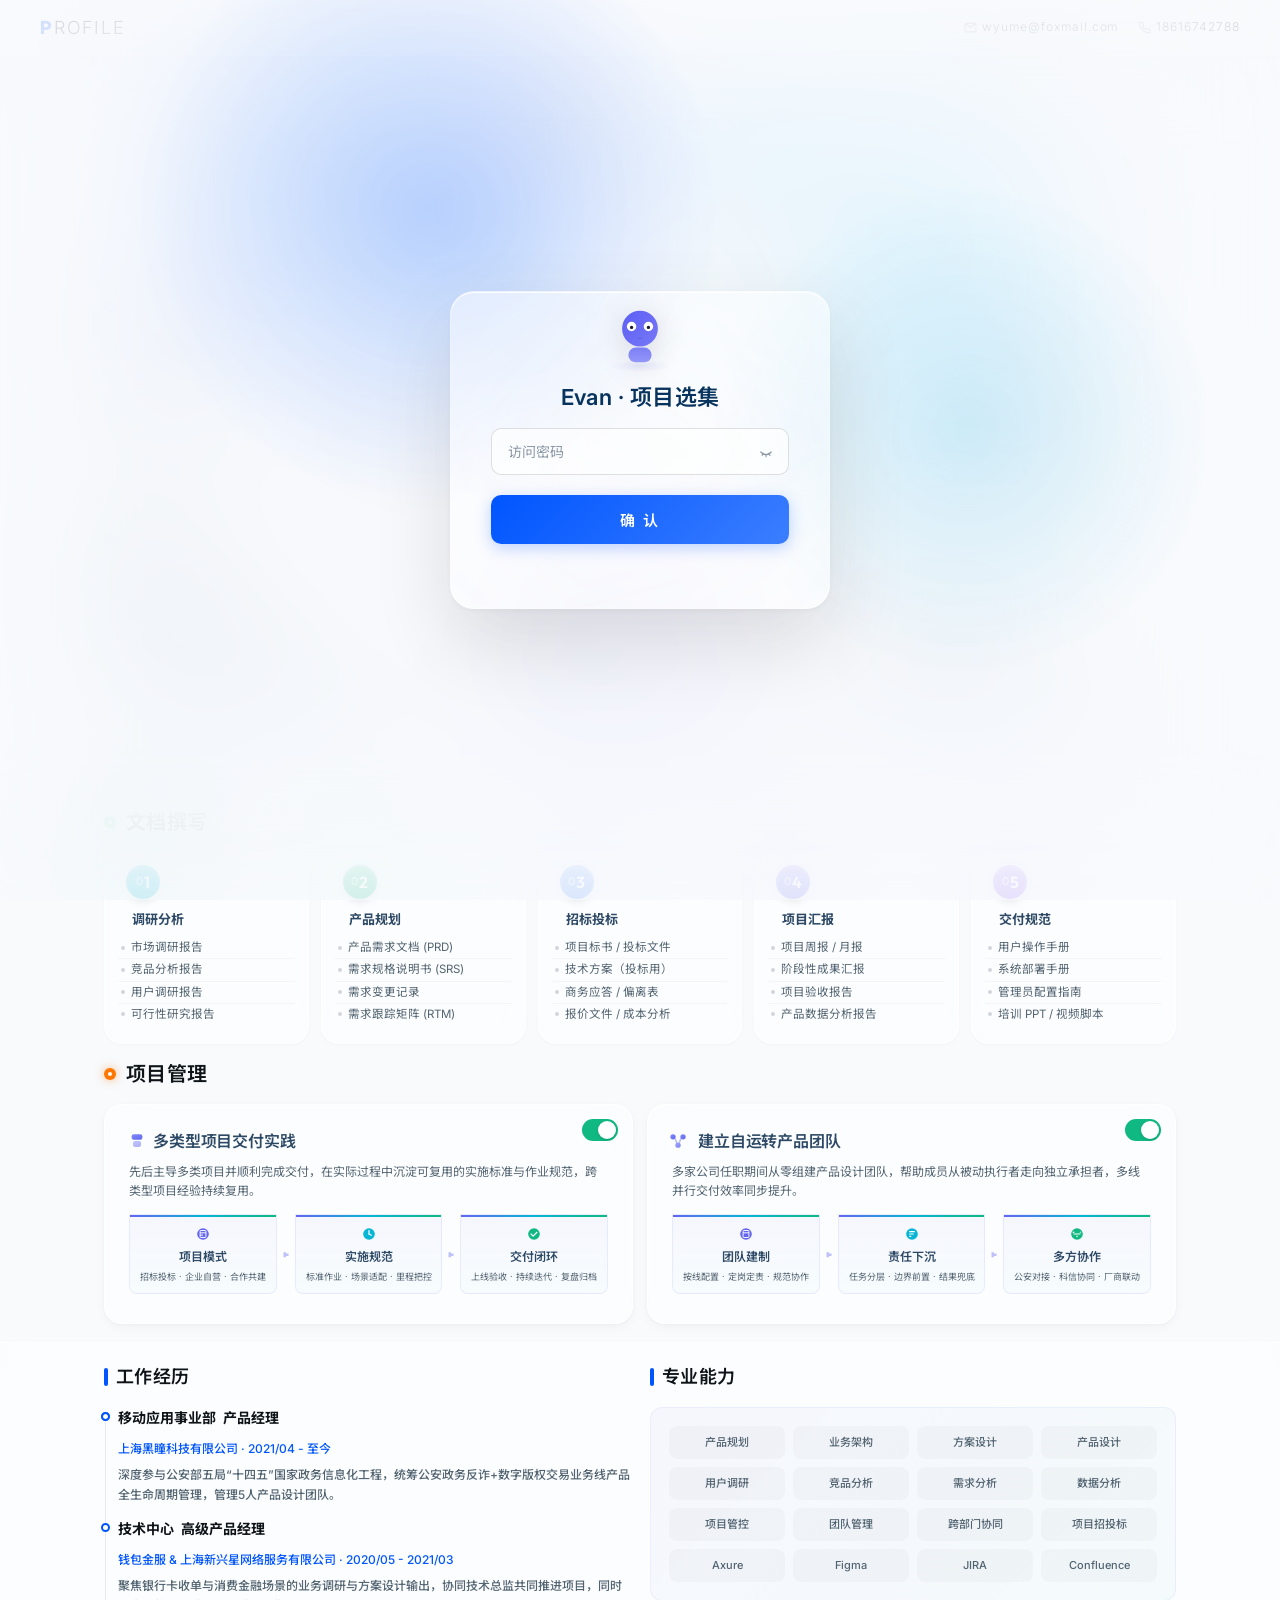
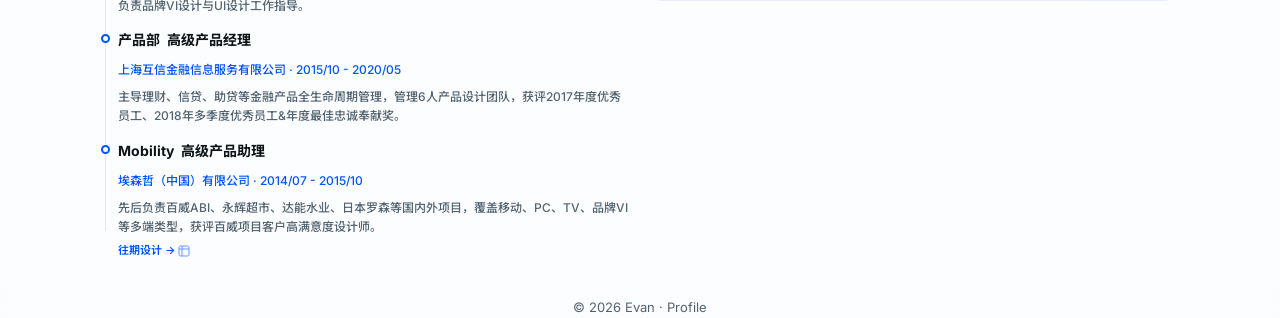
==== commit 1373c731: "美的标题改为「M-Box · TV」；logo 白底（含字母内部空洞）全部转透明" ====
--- a/index.html
+++ b/index.html
@@ -707,7 +707,7 @@
 </div>
 <script src="doc-db.js?v=0803"></script>
 <script src="data-service.js?v=0901p"></script>
-<script src="script.js?v=0901u"></script>
+<script src="script.js?v=0901v"></script>
 <script defer src="analytics-tracker.js"></script>
 
 </body>
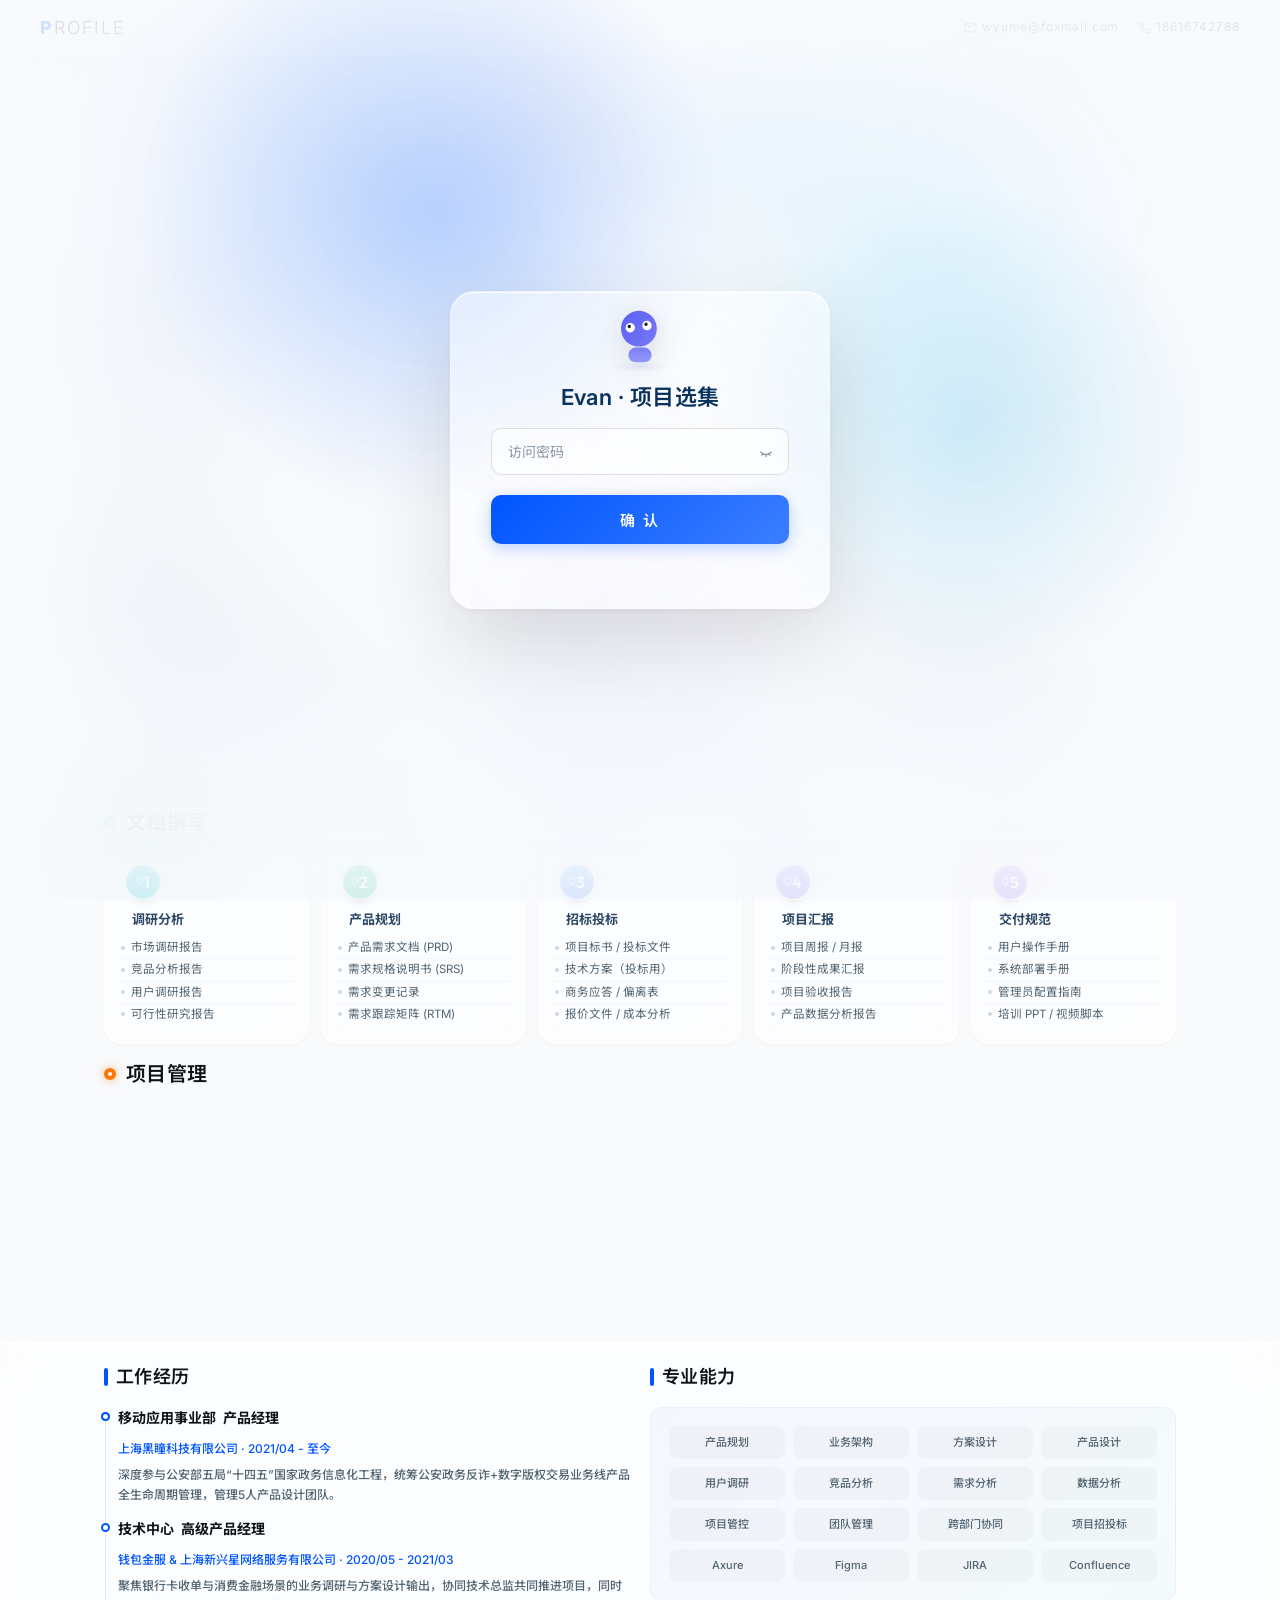
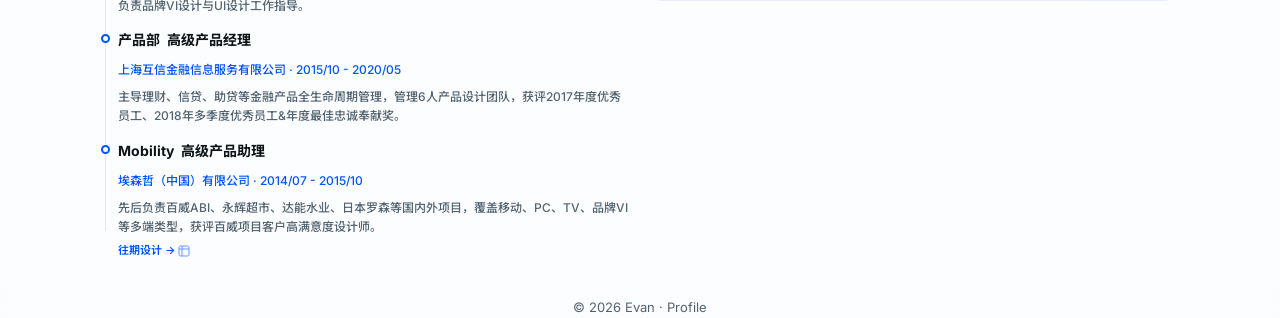
==== commit dcc60ed8: "往期设计卡片 logo 显示区域 padding 缩小（22/28/20→14/16/12），前4个 logo 放大" ====
--- a/index.html
+++ b/index.html
@@ -18,7 +18,7 @@
   <link rel="preconnect" href="https://fonts.googleapis.com">
   <link rel="preconnect" href="https://fonts.gstatic.com" crossorigin>
   <link href="https://fonts.googleapis.com/css2?family=Inter:wght@300;400;500;600;700;800&family=Noto+Sans+SC:wght@300;400;500;600;700;800&family=Outfit:wght@500;600;700&display=swap" rel="stylesheet">
-  <link rel="stylesheet" href="style.css?t=20260901r">
+  <link rel="stylesheet" href="style.css?t=20260901s">
 
   <!-- JSON-LD Structured Data -->
   <script type="application/ld+json">
--- a/style.css
+++ b/style.css
@@ -705,7 +705,7 @@
   aspect-ratio:1/1.06;
   background:linear-gradient(160deg, #fafbfd 0%, #f2f4f8 50%, #eef1f6 100%);
   display:flex; align-items:center; justify-content:center;
-  padding:22px 28px 20px;
+  padding:14px 16px 12px;
   box-shadow:inset 0 1px 0 rgba(255,255,255,.8);
 }
 .dg-img-wrap::after {
@@ -728,7 +728,7 @@
 
 .design-gallery-item:nth-child(2) .dg-img-wrap,
 .design-gallery-item:nth-child(3) .dg-img-wrap,
-.design-gallery-item:nth-child(4) .dg-img-wrap { padding-top:26px; padding-bottom:20px; }
+.design-gallery-item:nth-child(4) .dg-img-wrap { padding-top:14px; padding-bottom:12px; }
 
 .dg-actions {
   position:absolute; top:6px; right:6px; z-index:4;
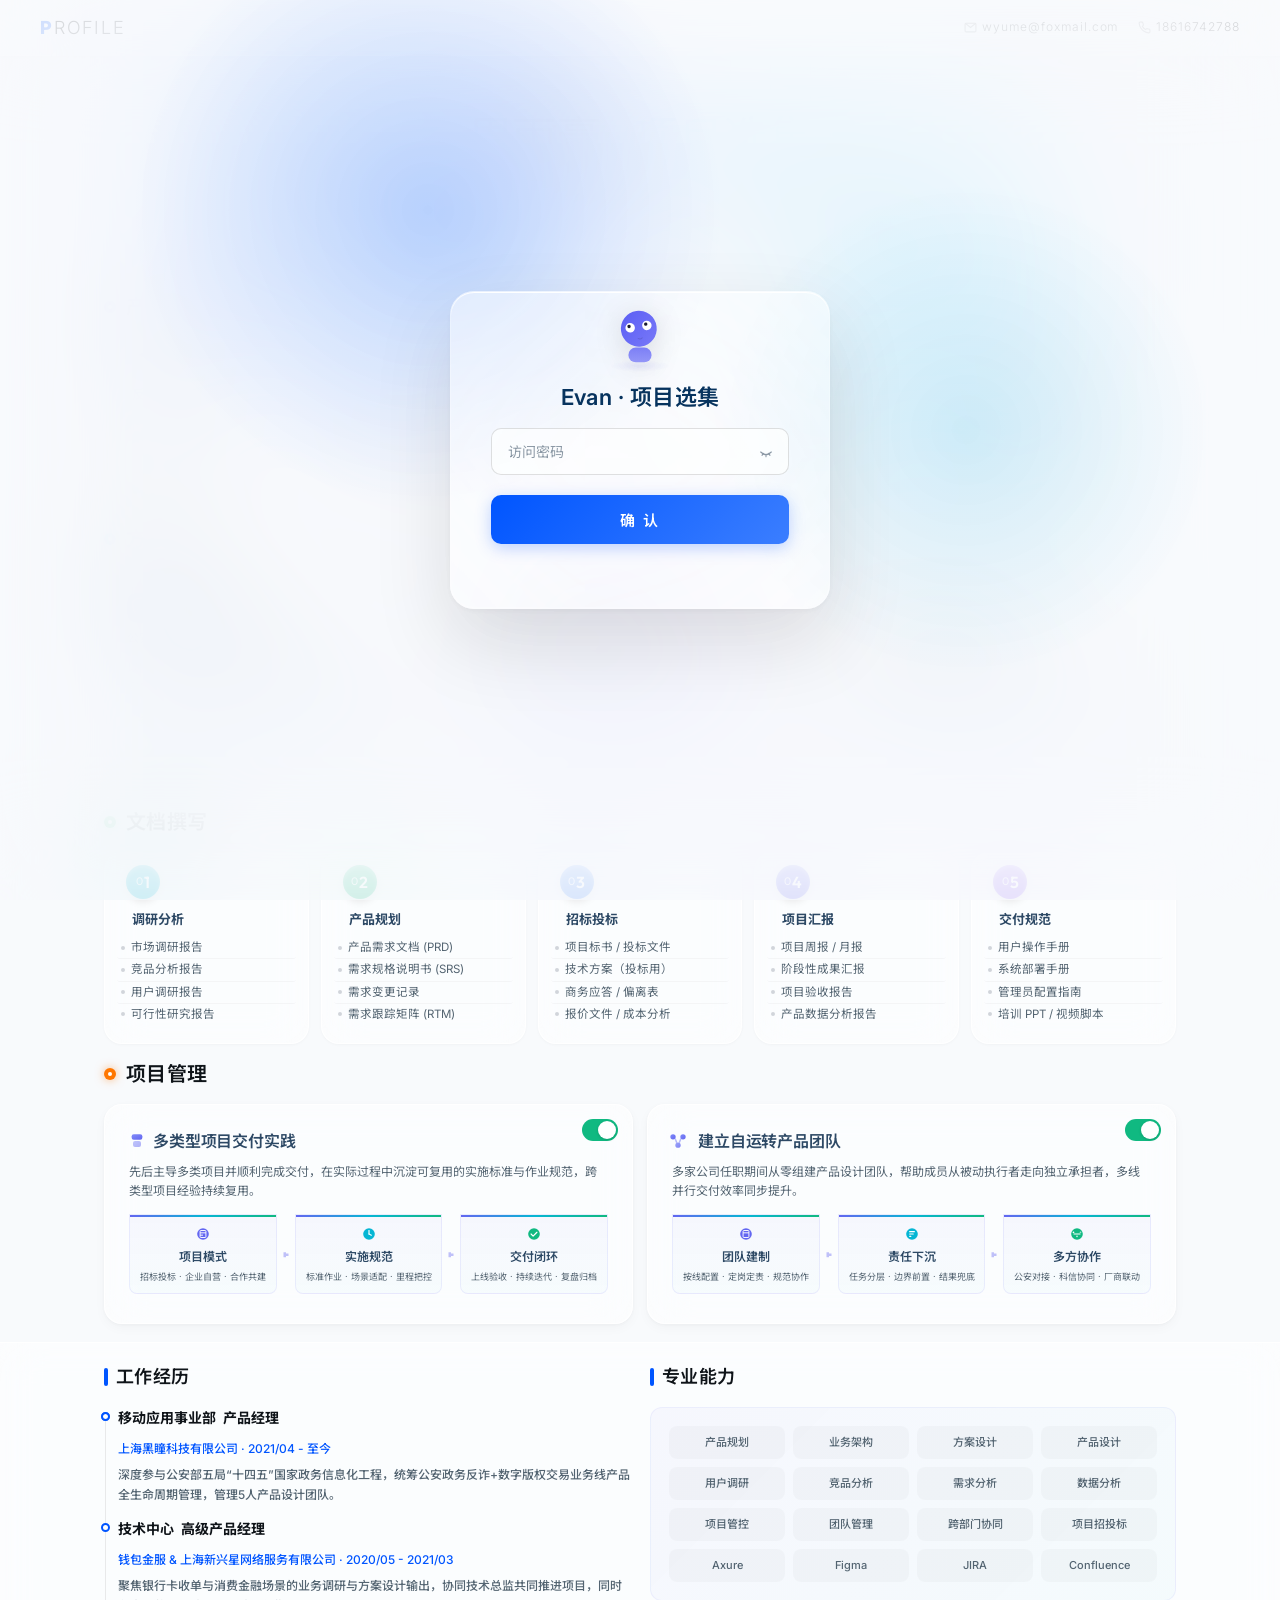
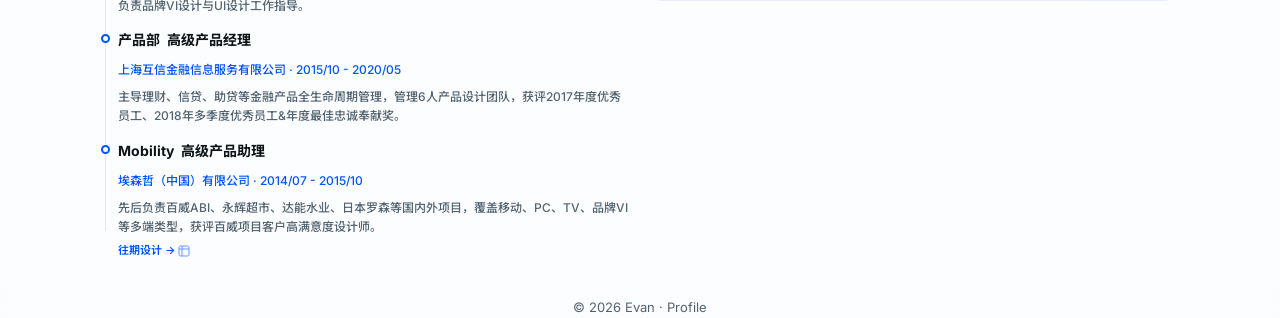
==== commit 9f2dd592: "美的（第5张卡）logo 单独缩小：恢复较大 padding 22/28/20" ====
--- a/index.html
+++ b/index.html
@@ -18,7 +18,7 @@
   <link rel="preconnect" href="https://fonts.googleapis.com">
   <link rel="preconnect" href="https://fonts.gstatic.com" crossorigin>
   <link href="https://fonts.googleapis.com/css2?family=Inter:wght@300;400;500;600;700;800&family=Noto+Sans+SC:wght@300;400;500;600;700;800&family=Outfit:wght@500;600;700&display=swap" rel="stylesheet">
-  <link rel="stylesheet" href="style.css?t=20260901s">
+  <link rel="stylesheet" href="style.css?t=20260901t">
 
   <!-- JSON-LD Structured Data -->
   <script type="application/ld+json">
--- a/style.css
+++ b/style.css
@@ -729,6 +729,7 @@
 .design-gallery-item:nth-child(2) .dg-img-wrap,
 .design-gallery-item:nth-child(3) .dg-img-wrap,
 .design-gallery-item:nth-child(4) .dg-img-wrap { padding-top:14px; padding-bottom:12px; }
+.design-gallery-item:nth-child(5) .dg-img-wrap { padding:22px 28px 20px; }
 
 .dg-actions {
   position:absolute; top:6px; right:6px; z-index:4;
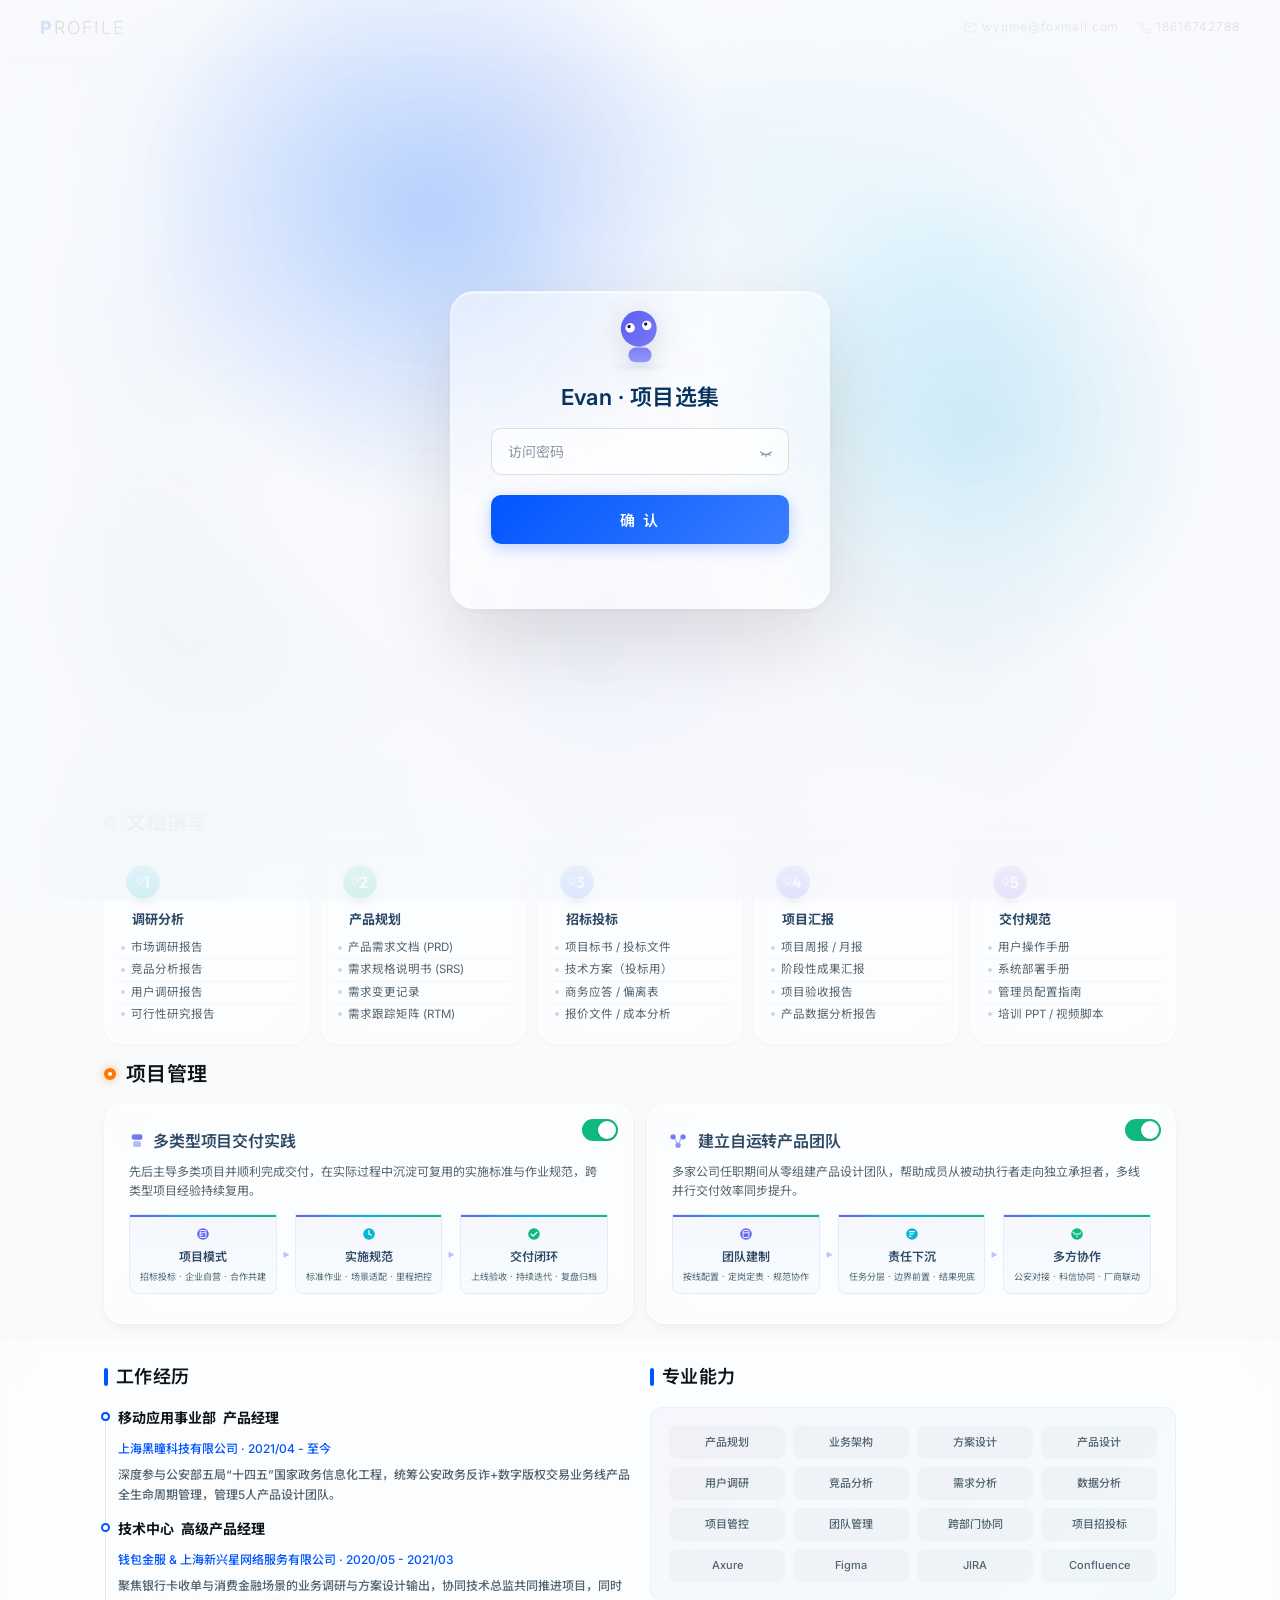
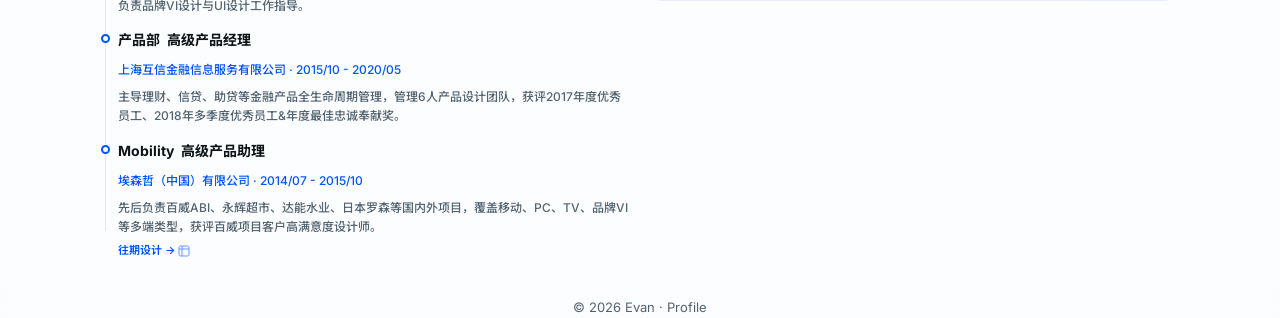
==== commit 389a739a: "前4个卡片 logo 恢复上一版大小（padding 22/28/20，2/3/4 恢复 26/20）" ====
--- a/index.html
+++ b/index.html
@@ -18,7 +18,7 @@
   <link rel="preconnect" href="https://fonts.googleapis.com">
   <link rel="preconnect" href="https://fonts.gstatic.com" crossorigin>
   <link href="https://fonts.googleapis.com/css2?family=Inter:wght@300;400;500;600;700;800&family=Noto+Sans+SC:wght@300;400;500;600;700;800&family=Outfit:wght@500;600;700&display=swap" rel="stylesheet">
-  <link rel="stylesheet" href="style.css?t=20260901t">
+  <link rel="stylesheet" href="style.css?t=20260901u">
 
   <!-- JSON-LD Structured Data -->
   <script type="application/ld+json">
--- a/style.css
+++ b/style.css
@@ -705,7 +705,7 @@
   aspect-ratio:1/1.06;
   background:linear-gradient(160deg, #fafbfd 0%, #f2f4f8 50%, #eef1f6 100%);
   display:flex; align-items:center; justify-content:center;
-  padding:14px 16px 12px;
+  padding:22px 28px 20px;
   box-shadow:inset 0 1px 0 rgba(255,255,255,.8);
 }
 .dg-img-wrap::after {
@@ -728,8 +728,7 @@
 
 .design-gallery-item:nth-child(2) .dg-img-wrap,
 .design-gallery-item:nth-child(3) .dg-img-wrap,
-.design-gallery-item:nth-child(4) .dg-img-wrap { padding-top:14px; padding-bottom:12px; }
-.design-gallery-item:nth-child(5) .dg-img-wrap { padding:22px 28px 20px; }
+.design-gallery-item:nth-child(4) .dg-img-wrap { padding-top:26px; padding-bottom:20px; }
 
 .dg-actions {
   position:absolute; top:6px; right:6px; z-index:4;
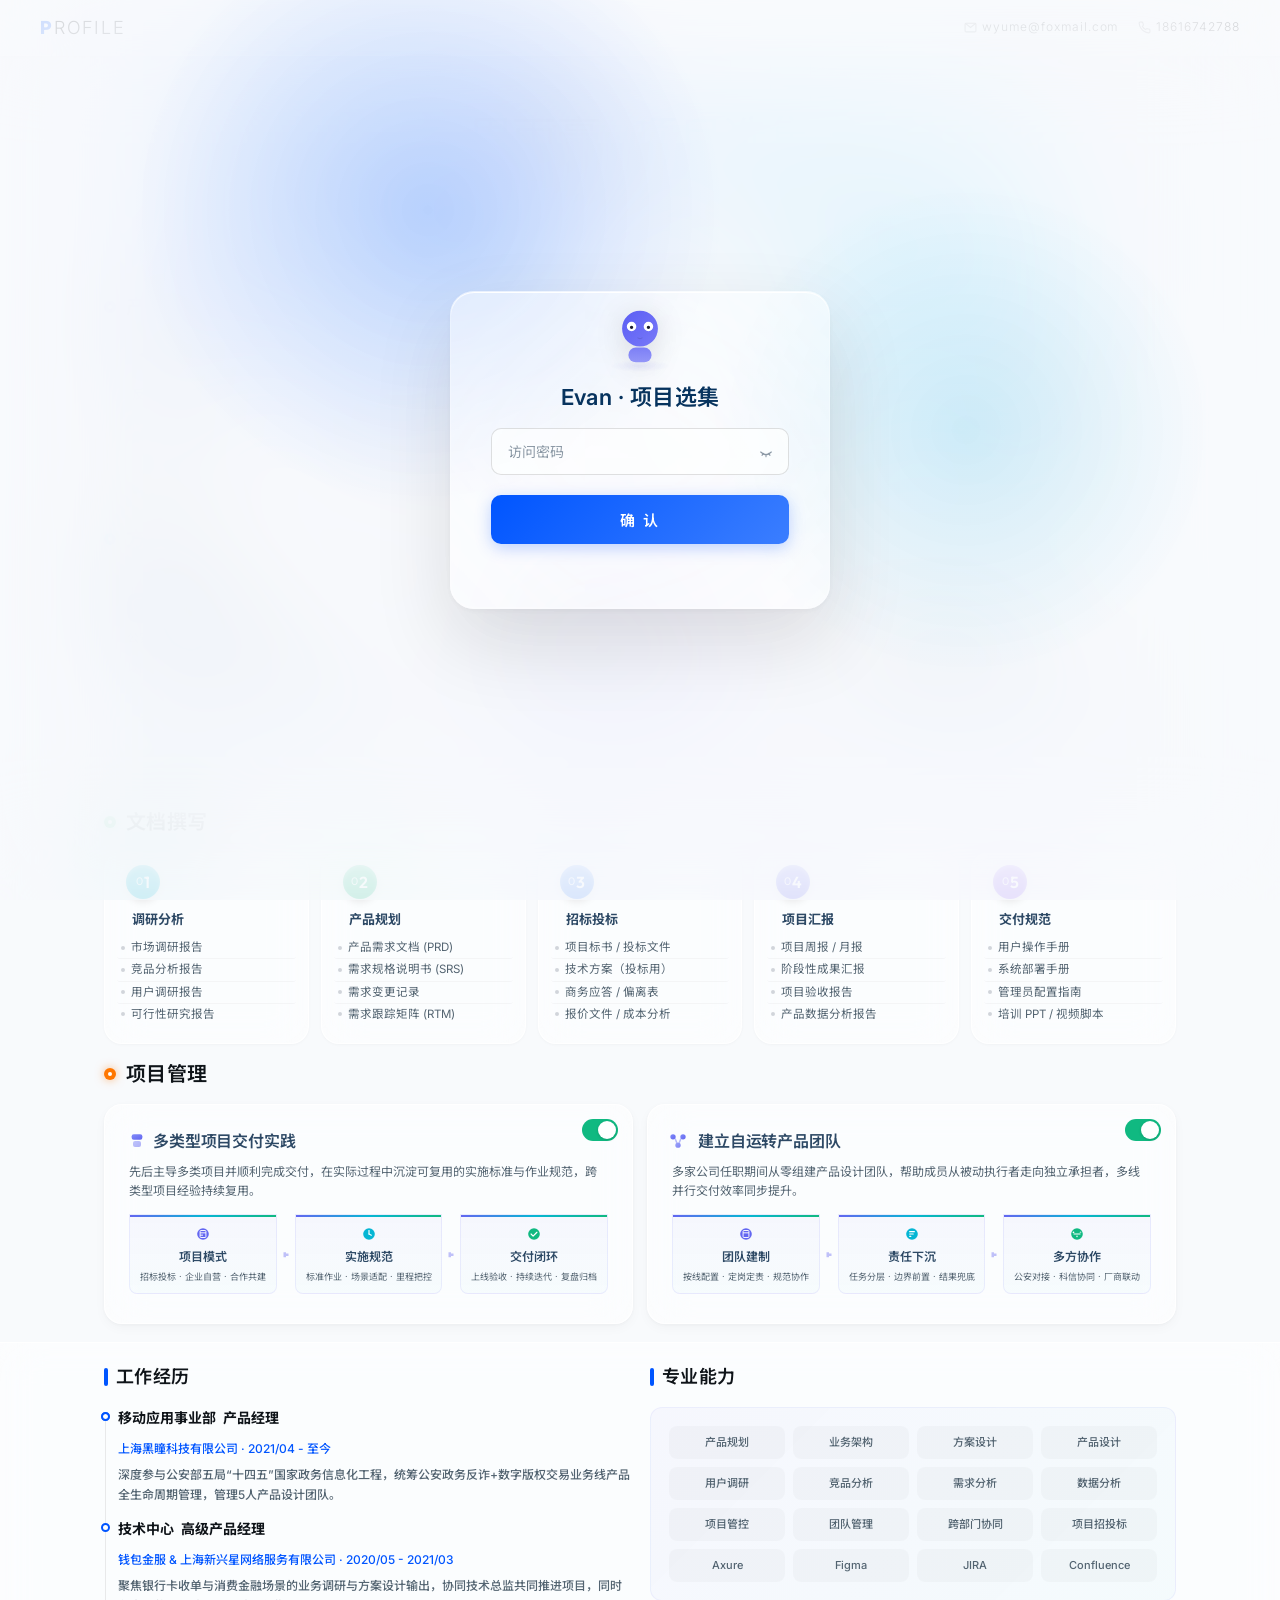
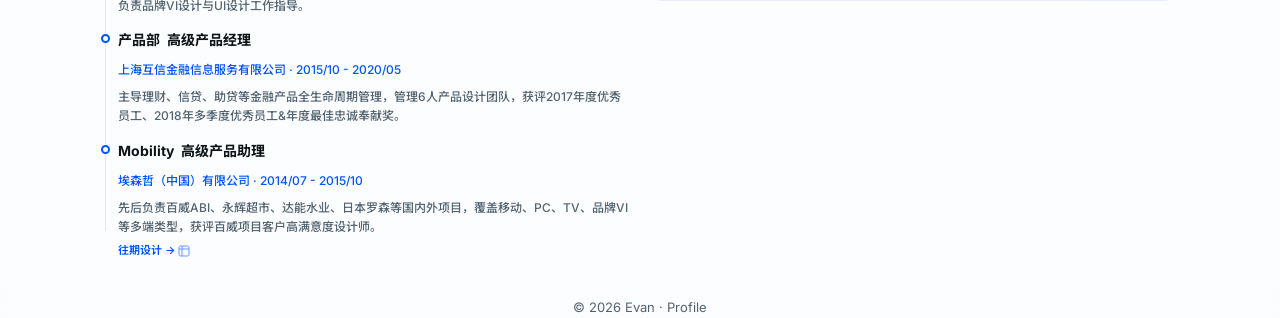
==== commit e2a82c96: "前4个 logo 稍微放大：padding 22/28/20 → 20/24/18，2/3/4 26/20 → 24/18" ====
--- a/index.html
+++ b/index.html
@@ -18,7 +18,7 @@
   <link rel="preconnect" href="https://fonts.googleapis.com">
   <link rel="preconnect" href="https://fonts.gstatic.com" crossorigin>
   <link href="https://fonts.googleapis.com/css2?family=Inter:wght@300;400;500;600;700;800&family=Noto+Sans+SC:wght@300;400;500;600;700;800&family=Outfit:wght@500;600;700&display=swap" rel="stylesheet">
-  <link rel="stylesheet" href="style.css?t=20260901u">
+  <link rel="stylesheet" href="style.css?t=20260901v">
 
   <!-- JSON-LD Structured Data -->
   <script type="application/ld+json">
--- a/style.css
+++ b/style.css
@@ -705,7 +705,7 @@
   aspect-ratio:1/1.06;
   background:linear-gradient(160deg, #fafbfd 0%, #f2f4f8 50%, #eef1f6 100%);
   display:flex; align-items:center; justify-content:center;
-  padding:22px 28px 20px;
+  padding:20px 24px 18px;
   box-shadow:inset 0 1px 0 rgba(255,255,255,.8);
 }
 .dg-img-wrap::after {
@@ -728,7 +728,7 @@
 
 .design-gallery-item:nth-child(2) .dg-img-wrap,
 .design-gallery-item:nth-child(3) .dg-img-wrap,
-.design-gallery-item:nth-child(4) .dg-img-wrap { padding-top:26px; padding-bottom:20px; }
+.design-gallery-item:nth-child(4) .dg-img-wrap { padding-top:24px; padding-bottom:18px; }
 
 .dg-actions {
   position:absolute; top:6px; right:6px; z-index:4;
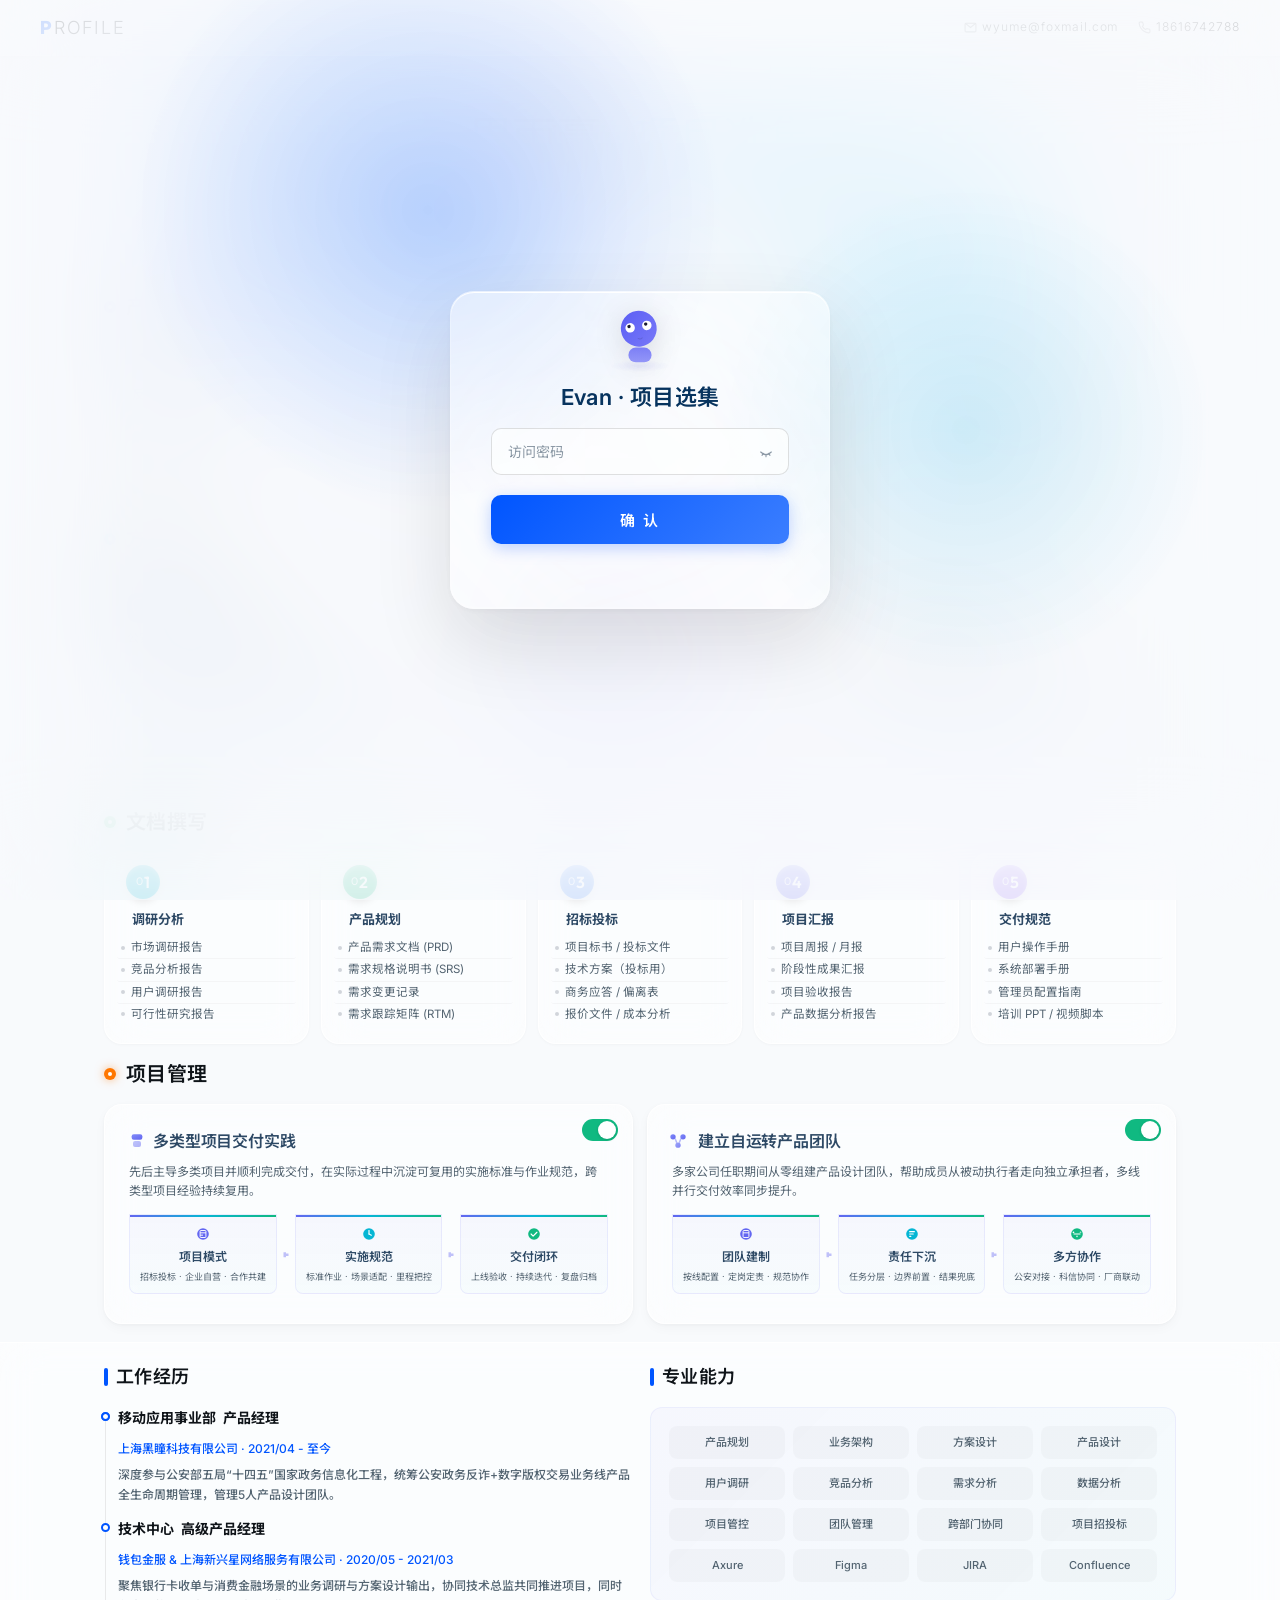
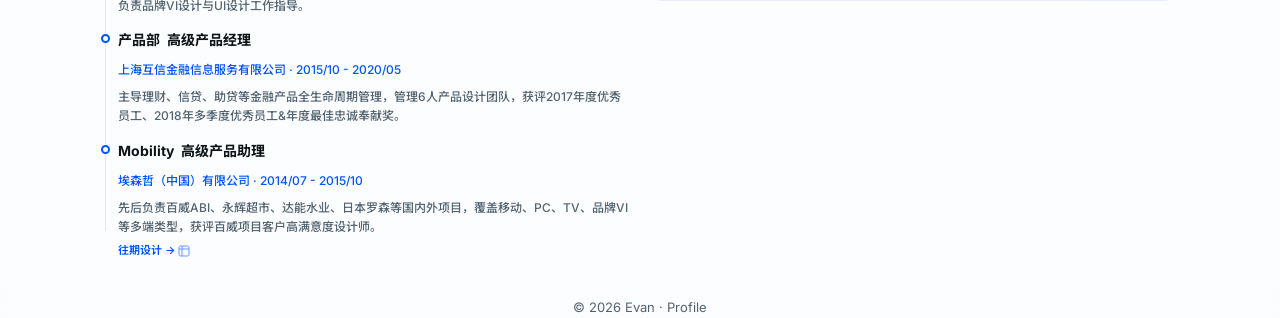
==== commit ae5adbc4: "美的（第5张卡）logo 稍微缩小：padding 22/26/20" ====
--- a/index.html
+++ b/index.html
@@ -18,7 +18,7 @@
   <link rel="preconnect" href="https://fonts.googleapis.com">
   <link rel="preconnect" href="https://fonts.gstatic.com" crossorigin>
   <link href="https://fonts.googleapis.com/css2?family=Inter:wght@300;400;500;600;700;800&family=Noto+Sans+SC:wght@300;400;500;600;700;800&family=Outfit:wght@500;600;700&display=swap" rel="stylesheet">
-  <link rel="stylesheet" href="style.css?t=20260901v">
+  <link rel="stylesheet" href="style.css?t=20260901w">
 
   <!-- JSON-LD Structured Data -->
   <script type="application/ld+json">
--- a/style.css
+++ b/style.css
@@ -729,6 +729,7 @@
 .design-gallery-item:nth-child(2) .dg-img-wrap,
 .design-gallery-item:nth-child(3) .dg-img-wrap,
 .design-gallery-item:nth-child(4) .dg-img-wrap { padding-top:24px; padding-bottom:18px; }
+.design-gallery-item:nth-child(5) .dg-img-wrap { padding:22px 26px 20px; }
 
 .dg-actions {
   position:absolute; top:6px; right:6px; z-index:4;
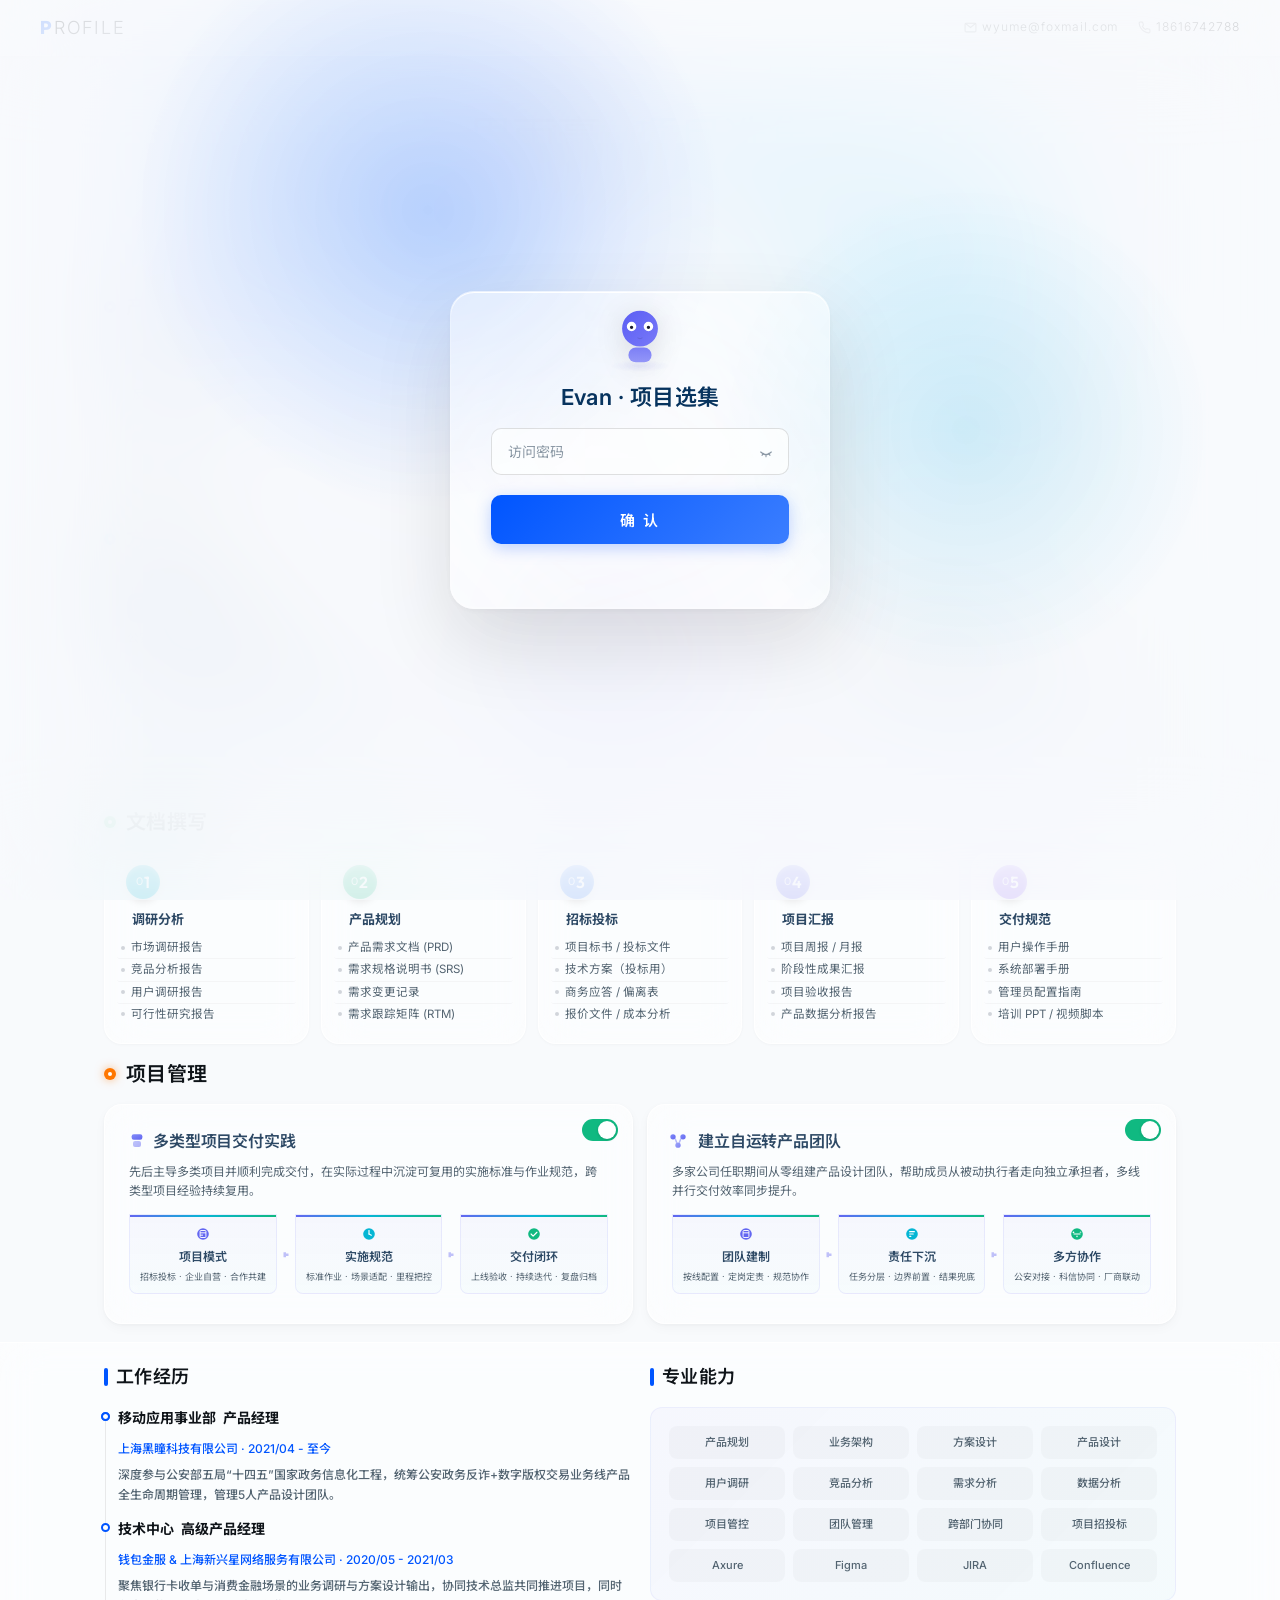
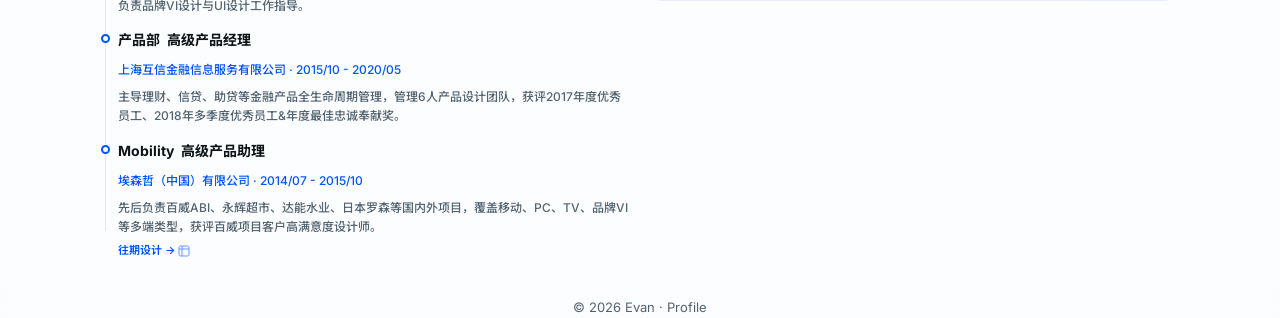
==== commit 73a092df: "美的 logo 再缩小：padding 26/30/24" ====
--- a/index.html
+++ b/index.html
@@ -18,7 +18,7 @@
   <link rel="preconnect" href="https://fonts.googleapis.com">
   <link rel="preconnect" href="https://fonts.gstatic.com" crossorigin>
   <link href="https://fonts.googleapis.com/css2?family=Inter:wght@300;400;500;600;700;800&family=Noto+Sans+SC:wght@300;400;500;600;700;800&family=Outfit:wght@500;600;700&display=swap" rel="stylesheet">
-  <link rel="stylesheet" href="style.css?t=20260901w">
+  <link rel="stylesheet" href="style.css?t=20260901x">
 
   <!-- JSON-LD Structured Data -->
   <script type="application/ld+json">
--- a/style.css
+++ b/style.css
@@ -729,7 +729,7 @@
 .design-gallery-item:nth-child(2) .dg-img-wrap,
 .design-gallery-item:nth-child(3) .dg-img-wrap,
 .design-gallery-item:nth-child(4) .dg-img-wrap { padding-top:24px; padding-bottom:18px; }
-.design-gallery-item:nth-child(5) .dg-img-wrap { padding:22px 26px 20px; }
+.design-gallery-item:nth-child(5) .dg-img-wrap { padding:26px 30px 24px; }
 
 .dg-actions {
   position:absolute; top:6px; right:6px; z-index:4;
